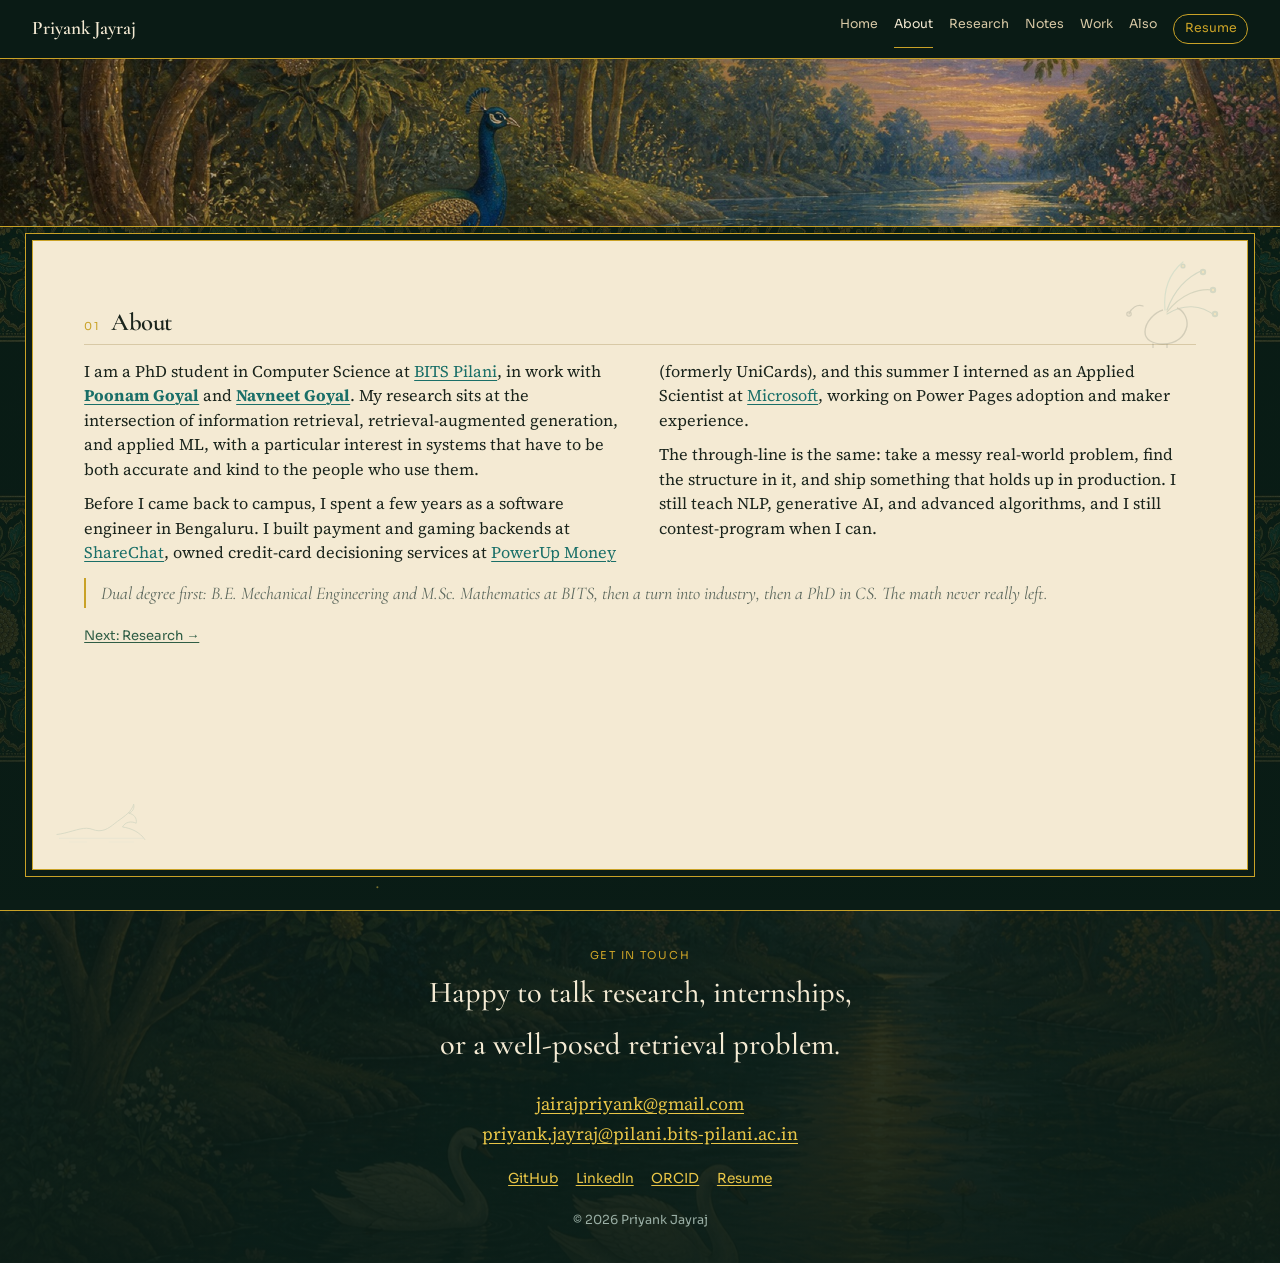
==== about.html @ 072e72dd "Turn the grove journal into a multi-page site with dusk-forest motion. About, research, notes, work," ====
<!DOCTYPE html>
<html lang="en">
<head>
  <meta charset="utf-8">
  <meta name="viewport" content="width=device-width, initial-scale=1">
  <title>About | Priyank Jayraj</title>
  <meta name="description" content="Priyank Jayraj is a PhD research scholar at BITS Pilani working on information retrieval, RAG, and applied machine learning, including culturally faithful generation for low-resource language communities.">
  <meta name="author" content="Priyank Jayraj">
  <link rel="canonical" href="https://skcpda.github.io/about.html">
  <link rel="icon" href="favicon.svg" type="image/svg+xml">
  <meta name="theme-color" content="#0b1c16">
  <meta property="og:type" content="website">
  <meta property="og:title" content="About | Priyank Jayraj">
  <meta property="og:description" content="PhD researcher at BITS Pilani. Retrieval, RAG, and applied ML for low-resource language communities. Previously Microsoft, ShareChat, and PowerUp Money.">
  <meta property="og:url" content="https://skcpda.github.io/about.html">
  <meta property="og:image" content="https://skcpda.github.io/assets/grove-banner.jpg">
  <meta name="twitter:card" content="summary_large_image">
  <link rel="preconnect" href="https://fonts.googleapis.com">
  <link rel="preconnect" href="https://fonts.gstatic.com" crossorigin>
  <link href="https://fonts.googleapis.com/css2?family=Cormorant+Garamond:ital,wght@0,500;0,600;0,700;1,500&family=Source+Serif+4:opsz,wght@8..60,400;8..60,500;8..60,600&family=Sora:wght@400;500;600&display=swap" rel="stylesheet">
  <link rel="stylesheet" href="styles.css?v=10">
</head>
<body>
  <canvas id="grove-dust" aria-hidden="true"></canvas>
  <a class="skip-link" href="#main">Skip to content</a>
  <header class="site-header">
    <div class="header-inner">
      <a class="brand" href="index.html">Priyank Jayraj</a>
      <button class="nav-toggle" type="button" aria-expanded="false" aria-controls="site-nav" aria-label="Open menu">
        <span></span><span></span>
      </button>
      <nav id="site-nav" class="nav-links" aria-label="Primary">
        <a href="index.html">Home</a><a class="is-active" href="about.html">About</a><a href="research.html">Research</a><a href="publications.html">Notes</a><a href="experience.html">Work</a><a href="also.html">Also</a><a class="nav-cta" href="assets/Priyank_Jayraj_Resume.pdf" target="_blank" rel="noopener">Resume</a>
      </nav>
    </div>
  </header>
  <figure class="hero hero--compact">
    <img src="assets/grove-banner.jpg" alt="A dusk forest grove with kadamba trees, a river, and a peacock on the bank." width="1920" height="1080">
  </figure>
  <main id="main" class="journal">
    <img class="grove-mark grove-mark--peacock" src="assets/peacock.svg" alt="">
    <img class="grove-mark grove-mark--swan" src="assets/swan.svg" alt="">
    <section class="entry">
      <header class="entry-head">
        <p class="idx">01</p>
        <h2>About</h2>
      </header>
      <div class="prose reveal">
      <p>
        I am a PhD student in Computer Science at
        <a href="https://www.bits-pilani.ac.in/pilani/" target="_blank" rel="noopener">BITS Pilani</a>,
        in work with
        <a href="https://www.bits-pilani.ac.in/pilani/poonam-goyal/" target="_blank" rel="noopener"><strong>Poonam Goyal</strong></a>
        and
        <a href="https://www.bits-pilani.ac.in/pilani/navneet-goyal/" target="_blank" rel="noopener"><strong>Navneet Goyal</strong></a>.
        My research sits at the intersection of information retrieval,
        retrieval-augmented generation, and applied ML, with a particular
        interest in systems that have to be both accurate and kind to the people who use them.
      </p>
      <p>
        Before I came back to campus, I spent a few years as a software engineer in Bengaluru.
        I built payment and gaming backends at
        <a href="https://sharechat.com/" target="_blank" rel="noopener">ShareChat</a>,
        owned credit-card decisioning services at
        <a href="https://powerup.money/" target="_blank" rel="noopener">PowerUp Money</a>
        (formerly UniCards), and this summer I interned as an Applied Scientist
        at <a href="https://www.microsoft.com/" target="_blank" rel="noopener">Microsoft</a>,
        working on Power Pages adoption and maker experience.
      </p>
      <p>
        The through-line is the same: take a messy real-world problem, find the structure in it,
        and ship something that holds up in production. I still teach NLP, generative AI, and
        advanced algorithms, and I still contest-program when I can.
      </p>
      <blockquote>
        Dual degree first: B.E. Mechanical Engineering and M.Sc. Mathematics at BITS,
        then a turn into industry, then a PhD in CS. The math never really left.
      </blockquote>
      </div>
      <p class="continue"><a href="research.html">Next: Research →</a></p>
    </section>
  </main>
  <footer class="site-footer" id="contact">
    <div class="footer-copy">
      <p class="kicker">Get in touch</p>
      <h2>Happy to talk research, internships, or a well-posed retrieval problem.</h2>
      <p>
        <a href="mailto:jairajpriyank@gmail.com">jairajpriyank@gmail.com</a><br>
        <a href="mailto:priyank.jayraj@pilani.bits-pilani.ac.in">priyank.jayraj@pilani.bits-pilani.ac.in</a>
      </p>
      <p class="footer-links">
        <a href="https://github.com/skcpda">GitHub</a>
        <a href="https://www.linkedin.com/in/priyank-jayraj-4380b4178/">LinkedIn</a>
        <a href="https://orcid.org/0009-0001-1670-1931">ORCID</a>
        <a href="assets/Priyank_Jayraj_Resume.pdf">Resume</a>
      </p>
      <p class="copyright">© <span id="year">2026</span> Priyank Jayraj</p>
    </div>
  </footer>
  <script src="script.js?v=10"></script>
</body>
</html>
---- styles.css ----
:root {
  --night: #0b1c16;
  --night-2: #10241c;
  --paper: #f4ead3;
  --ink: #1a241c;
  --muted: #5b675c;
  --line: #d8c9a6;
  --gold: #c9a227;
  --peacock: #1a6f68;
  --leaf: #2f5d45;
  --serif: "Source Serif 4", Georgia, serif;
  --display: "Cormorant Garamond", Palatino, serif;
  --ui: "Sora", "Avenir Next", sans-serif;
  --journal: 76rem;
  --header: 3.6rem;
}

*,
*::before,
*::after {
  box-sizing: border-box;
}

html {
  scroll-behavior: smooth;
}

body {
  margin: 0;
  color: var(--ink);
  background-color: var(--night);
  background-image:
    linear-gradient(rgba(11, 28, 22, 0.78), rgba(11, 28, 22, 0.88)),
    url("assets/vine-pattern.jpg");
  background-size: auto, 420px;
  background-attachment: fixed;
  font-family: var(--serif);
  font-size: 1.12rem;
  line-height: 1.7;
  overflow-x: hidden;
}

img {
  max-width: 100%;
  height: auto;
  display: block;
}

a {
  color: var(--peacock);
  text-underline-offset: 0.18em;
}

a:hover {
  color: var(--leaf);
}

.skip-link {
  position: absolute;
  left: 1rem;
  top: -4rem;
  z-index: 20;
  background: var(--gold);
  color: var(--night);
  padding: 0.6rem 0.9rem;
}

.skip-link:focus {
  top: 1rem;
}

.site-header {
  position: sticky;
  top: 0;
  z-index: 10;
  background: rgba(11, 28, 22, 0.94);
  border-bottom: 1px solid var(--gold);
}

.header-inner {
  width: min(var(--journal), calc(100% - 2rem));
  margin: 0 auto;
  min-height: var(--header);
  display: flex;
  align-items: center;
  justify-content: space-between;
  gap: 0.75rem 1rem;
  flex-wrap: wrap;
  padding: 0.45rem 0;
}

.brand {
  color: #f4ead3;
  text-decoration: none;
  font-family: var(--display);
  font-size: 1.2rem;
  font-weight: 600;
}

.nav-links {
  display: flex;
  flex-wrap: wrap;
  justify-content: flex-end;
  gap: 0.35rem 1rem;
  font-family: var(--ui);
  font-size: 0.78rem;
}

.nav-links a {
  color: #d8c9a6;
  text-decoration: none;
}

.nav-links a:hover,
.nav-links a.is-active {
  color: #f4ead3;
}

.nav-cta {
  border: 1px solid var(--gold);
  color: var(--gold) !important;
  padding: 0.22rem 0.65rem;
  border-radius: 999px;
}

.nav-toggle {
  display: none;
  width: 2.3rem;
  height: 2.3rem;
  border: 0;
  background: transparent;
  padding: 0;
}

.nav-toggle span {
  display: block;
  height: 1.5px;
  margin: 6px 4px;
  background: #f4ead3;
}

.hero {
  margin: 0;
  height: min(48vw, 340px);
  overflow: hidden;
  border-bottom: 1px solid var(--gold);
}

.hero img {
  width: 100%;
  height: 100%;
  object-fit: cover;
  object-position: 42% 60%;
}

.journal {
  width: min(var(--journal), calc(100% - 1.4rem));
  margin: 0.85rem auto 2.5rem;
  padding: 2.6rem 3.2rem 3rem;
  min-height: 70vh;
  background: var(--paper);
  border: 1px solid var(--gold);
  box-shadow: 0 0 0 6px var(--night), 0 0 0 7px var(--gold);
  font-size: 1.02rem;
  line-height: 1.5;
}

.masthead {
  display: grid;
  grid-template-columns: auto minmax(0, 1fr);
  column-gap: 2.2rem;
  row-gap: 0.45rem;
  align-items: start;
  padding-bottom: 1.8rem;
  margin-bottom: 0.4rem;
  border-bottom: 1px solid var(--gold);
}

.author {
  display: flex;
  align-items: center;
  gap: 1.15rem;
  grid-row: 1 / 4;
  margin: 0;
}

.lede {
  margin: 0;
  font-size: 1.06rem;
  line-height: 1.55;
}

.byline {
  margin: 0;
  color: var(--muted);
  font-family: var(--ui);
  font-size: 0.78rem;
}

.masthead-links {
  display: flex;
  flex-wrap: wrap;
  gap: 0.45rem 0.55rem;
  margin: 0;
  font-family: var(--ui);
  font-size: 0.78rem;
}

.pfp-frame {
  display: grid;
  place-items: center;
  width: 112px;
  height: 112px;
  flex: 0 0 auto;
  padding: 3px;
  background: var(--paper);
  border: 1px solid var(--gold);
}

.pfp {
  width: 100%;
  height: 100%;
  object-fit: contain;
  object-position: center;
}

.kicker {
  margin: 0 0 0.15rem;
  font-family: var(--ui);
  font-size: 0.68rem;
  letter-spacing: 0.16em;
  text-transform: uppercase;
  color: var(--peacock);
}

.masthead h1 {
  margin: 0;
  font-family: var(--display);
  font-size: clamp(1.9rem, 5vw, 2.55rem);
  font-weight: 600;
  line-height: 1.1;
}

.role {
  margin: 0.15rem 0 0;
  color: var(--muted);
  font-family: var(--ui);
  font-size: 0.8rem;
}

.masthead-links a {
  text-decoration: none;
  border: 1px solid var(--line);
  padding: 0.22rem 0.55rem;
  background: #fbf6e8;
}

.entry {
  padding: 1.6rem 0 0.2rem;
  overflow: hidden;
  scroll-margin-top: 5rem;
}

.entry + .entry {
  margin-top: 0.6rem;
  border-top: 0;
}

.entry-head {
  display: flex;
  align-items: baseline;
  gap: 0.7rem;
  margin: 0 0 0.85rem;
  padding-bottom: 0.45rem;
  border-bottom: 1px solid var(--line);
}

.idx {
  margin: 0;
  font-family: var(--ui);
  font-size: 0.68rem;
  letter-spacing: 0.14em;
  text-transform: uppercase;
  color: var(--gold);
  flex: 0 0 auto;
}

.entry h2 {
  margin: 0;
  font-family: var(--display);
  font-size: 1.55rem;
  font-weight: 600;
  letter-spacing: -0.02em;
  line-height: 1.15;
}

.prose {
  columns: 2;
  column-gap: 2.4rem;
}

.prose p {
  margin: 0 0 0.65rem;
}

.dek {
  margin: 0 0 1rem;
  color: var(--muted);
  font-style: italic;
  font-size: 0.98rem;
}

blockquote {
  margin: 0.85rem 0 0;
  padding: 0.15rem 0 0.15rem 0.9rem;
  border-left: 2px solid var(--gold);
  color: var(--muted);
  font-family: var(--display);
  font-size: 1.12rem;
  font-style: italic;
  line-height: 1.4;
  column-span: all;
}

.note-grid {
  display: grid;
  grid-template-columns: repeat(3, minmax(0, 1fr));
  gap: 0.85rem;
}

.also-grid {
  display: grid;
  grid-template-columns: 1fr 1fr;
  gap: 0.85rem;
}

.note {
  margin: 0;
  padding: 0.9rem 0.95rem 1rem;
  background: #fbf6e8;
  border: 1px solid var(--line);
}

.note p,
.note li {
  margin: 0 0 0.45rem;
  font-size: 0.94rem;
}

.note p:last-child,
.note li:last-child {
  margin-bottom: 0;
}

.note-kicker {
  margin: 0 0 0.3rem;
  font-family: var(--ui);
  font-size: 0.68rem;
  letter-spacing: 0.12em;
  text-transform: uppercase;
  color: var(--leaf);
}

.facts {
  margin: 0.55rem 0 0.4rem;
  padding: 0.35rem 0.5rem;
  background: rgba(26, 111, 104, 0.08);
  font-family: var(--ui);
  font-size: 0.74rem;
  line-height: 1.4;
  color: var(--leaf);
}

.note h3,
.job h3,
.pubs h3 {
  margin: 0 0 0.3rem;
  font-family: var(--display);
  font-size: 1.22rem;
  font-weight: 600;
  line-height: 1.2;
}

.note ul,
.job ul {
  margin: 0;
  padding-left: 1.05rem;
}

.icpc {
  display: grid;
  grid-template-columns: 1fr 1fr;
  gap: 0.15rem 0.8rem;
  font-size: 0.86rem;
}

.job {
  display: grid;
  grid-template-columns: 15.5rem minmax(0, 1fr);
  gap: 0.4rem 1.4rem;
  margin: 0;
  padding: 1rem 0;
  border-top: 1px solid var(--line);
}

.job:first-of-type {
  margin-top: 0.2rem;
}

.job h3 {
  font-size: 1.28rem;
  margin: 0 0 0.2rem;
}

.job header p {
  margin: 0;
  color: var(--muted);
  font-family: var(--ui);
  font-size: 0.75rem;
  line-height: 1.4;
}

.job li {
  margin: 0 0 0.35rem;
  font-size: 0.95rem;
}

.job li:last-child {
  margin-bottom: 0;
}

.pubs {
  list-style: none;
  margin: 0;
  padding: 0;
}

.pubs li {
  margin: 0;
  padding: 0.85rem 0;
  border-top: 1px solid var(--line);
}

.pubs li:first-child {
  border-top: 0;
  padding-top: 0.15rem;
}

.pub-venue {
  display: inline-block;
  margin: 0 0 0.25rem;
  padding: 0.12rem 0.45rem;
  border: 1px solid var(--gold);
  font-family: var(--ui);
  font-size: 0.68rem;
  letter-spacing: 0.06em;
  text-transform: uppercase;
  color: var(--leaf);
}

.pubs h3 {
  font-size: 1.12rem;
}

.pub-authors,
.pub-place {
  margin: 0.15rem 0 0;
  font-family: var(--ui);
  font-size: 0.78rem;
  color: var(--muted);
}

.site-footer {
  margin: 0;
  color: #f4ead3;
  text-align: center;
  background-image:
    linear-gradient(rgba(11, 28, 22, 0.82), rgba(11, 28, 22, 0.94)),
    url("assets/swans.jpg");
  background-size: cover;
  background-position: center 60%;
  border-top: 1px solid var(--gold);
}

.footer-copy {
  width: min(var(--journal), calc(100% - 2rem));
  margin: 0 auto;
  padding: 2.2rem 0 2rem;
}

.site-footer .kicker {
  color: var(--gold);
}

.site-footer h2 {
  margin: 0 auto 0.9rem;
  max-width: 28rem;
  font-family: var(--display);
  font-weight: 500;
  font-size: clamp(1.4rem, 3vw, 1.9rem);
}

.site-footer a {
  color: #e8c547;
}

.footer-links {
  display: flex;
  justify-content: center;
  flex-wrap: wrap;
  gap: 0.7rem 1.1rem;
  font-family: var(--ui);
  font-size: 0.86rem;
}

.copyright {
  margin: 1.2rem 0 0;
  color: #9bb0a6;
  font-family: var(--ui);
  font-size: 0.78rem;
}

@media (max-width: 840px) {
  .nav-toggle {
    display: block;
  }

  .nav-links {
    display: none;
    position: static;
    width: 100%;
    flex-direction: column;
    align-items: flex-start;
    padding: 0.15rem 0 0.35rem;
    gap: 0.55rem;
  }

  .nav-links.is-open {
    display: flex;
  }

  .journal {
    padding: 1.3rem 1.05rem 1.7rem;
  }

  .hero {
    height: 200px;
  }

  .masthead,
  .note-grid,
  .also-grid,
  .job,
  .icpc,
  .prose {
    grid-template-columns: 1fr;
    columns: 1;
  }

  .author {
    grid-row: auto;
  }

  .pfp-frame {
    width: 88px;
    height: 88px;
  }
}

#grove-dust {
  position: fixed;
  inset: 0;
  z-index: 0;
  width: 100%;
  height: 100%;
  pointer-events: none;
}

.site-header,
.hero,
.journal,
.site-footer {
  position: relative;
  z-index: 1;
}

.site-header {
  z-index: 10;
}

.hero img {
  animation: kenburns 28s ease-in-out infinite alternate;
}

.hero--compact {
  height: min(28vw, 168px);
}

.journal {
  animation: journal-open 0.85s cubic-bezier(0.22, 1, 0.36, 1);
}

.grove-mark {
  position: absolute;
  width: 7.5rem;
  opacity: 0.14;
  pointer-events: none;
  animation: sway 7s ease-in-out infinite;
}

.grove-mark--peacock {
  top: 1.2rem;
  right: 1.4rem;
}

.grove-mark--swan {
  bottom: 1.4rem;
  left: 1.2rem;
  width: 6.2rem;
  animation-delay: -2.4s;
}

.journal {
  position: relative;
}

.nav-links a {
  position: relative;
  transition: color 0.2s ease;
}

.nav-links a::after {
  content: "";
  position: absolute;
  left: 0;
  bottom: -0.28rem;
  width: 100%;
  height: 1px;
  background: var(--gold);
  transform: scaleX(0);
  transform-origin: left;
  transition: transform 0.25s ease;
}

.nav-links a:hover::after,
.nav-links a.is-active::after {
  transform: scaleX(1);
}

.nav-cta::after {
  display: none;
}

.nav-cta {
  transition: background 0.2s ease, color 0.2s ease, box-shadow 0.2s ease;
}

.nav-cta:hover {
  background: var(--gold);
  color: var(--night) !important;
  box-shadow: 0 0 16px rgba(201, 162, 39, 0.35);
}

.pfp-frame {
  animation: glow-ring 4.8s ease-in-out infinite;
}

.masthead-links a {
  transition: border-color 0.2s ease, transform 0.2s ease, background 0.2s ease;
}

.masthead-links a:hover {
  border-color: var(--gold);
  transform: translateY(-2px);
  background: #fff8e6;
}

.note,
.job,
.pubs li,
.pub-card {
  transition: transform 0.25s ease, border-color 0.25s ease, box-shadow 0.25s ease;
}

.note:hover,
.pub-card:hover {
  transform: translateY(-4px);
  border-color: var(--gold);
  box-shadow: 0 10px 24px rgba(11, 28, 22, 0.1);
}

.continue {
  margin: 1.1rem 0 0;
  font-family: var(--ui);
  font-size: 0.82rem;
}

.continue a {
  color: var(--leaf);
}

.chapter-grid {
  display: grid;
  grid-template-columns: repeat(3, minmax(0, 1fr));
  gap: 0.85rem;
  margin-top: 0.4rem;
}

.chapter {
  display: block;
  padding: 1rem 1rem 1.05rem;
  color: inherit;
  text-decoration: none;
  background: #fbf6e8;
  border: 1px solid var(--line);
  transition: transform 0.25s ease, border-color 0.25s ease, box-shadow 0.25s ease;
}

.chapter:hover {
  color: inherit;
  transform: translateY(-4px);
  border-color: var(--gold);
  box-shadow: 0 10px 24px rgba(11, 28, 22, 0.1);
}

.chapter .idx {
  margin-bottom: 0.35rem;
}

.chapter h3 {
  margin: 0 0 0.35rem;
  font-family: var(--display);
  font-size: 1.28rem;
}

.chapter p {
  margin: 0;
  color: var(--muted);
  font-size: 0.92rem;
}

.pub-card {
  margin: 0 0 0.9rem;
  padding: 1rem 1.05rem 1.05rem;
  background: #fbf6e8;
  border: 1px solid var(--line);
}

.pub-card h3 {
  margin: 0.35rem 0 0.35rem;
  font-family: var(--display);
  font-size: 1.18rem;
  line-height: 1.25;
}

.pub-card h3 a {
  color: inherit;
  text-decoration: none;
}

.pub-card h3 a:hover {
  color: var(--peacock);
}

.btn-row {
  display: flex;
  flex-wrap: wrap;
  gap: 0.45rem;
  margin-top: 0.7rem;
}

.btn {
  display: inline-flex;
  align-items: center;
  padding: 0.22rem 0.6rem;
  border: 1px solid var(--gold);
  color: var(--leaf);
  font-family: var(--ui);
  font-size: 0.72rem;
  letter-spacing: 0.04em;
  text-decoration: none;
  background: rgba(201, 162, 39, 0.08);
  transition: background 0.2s ease, color 0.2s ease;
}

.btn:hover {
  background: var(--gold);
  color: var(--night);
}

.reveal {
  opacity: 0;
  transform: translateY(18px);
}

.reveal.is-in {
  animation: rise 0.7s cubic-bezier(0.22, 1, 0.36, 1) forwards;
}

.reveal-2 { animation-delay: 0.08s; }
.reveal-3 { animation-delay: 0.16s; }
.reveal-4 { animation-delay: 0.24s; }

@keyframes kenburns {
  from { transform: scale(1) translate3d(0, 0, 0); }
  to { transform: scale(1.08) translate3d(-1.4%, -1.2%, 0); }
}

@keyframes journal-open {
  from {
    opacity: 0;
    transform: translateY(22px) scale(0.985);
  }
  to {
    opacity: 1;
    transform: none;
  }
}

@keyframes sway {
  0%, 100% { transform: rotate(-3deg) translateY(0); }
  50% { transform: rotate(4deg) translateY(-6px); }
}

@keyframes glow-ring {
  0%, 100% { box-shadow: 0 0 0 0 rgba(201, 162, 39, 0.18); }
  50% { box-shadow: 0 0 0 6px rgba(201, 162, 39, 0); }
}

@keyframes rise {
  to {
    opacity: 1;
    transform: none;
  }
}

@media (max-width: 840px) {
  .chapter-grid {
    grid-template-columns: 1fr;
  }

  .grove-mark {
    display: none;
  }

  .hero--compact {
    height: 120px;
  }
}

@media (prefers-reduced-motion: reduce) {
  html {
    scroll-behavior: auto;
  }

  body {
    background-attachment: scroll;
  }

  .hero img,
  .journal,
  .grove-mark,
  .pfp-frame,
  .reveal,
  .reveal.is-in {
    animation: none !important;
    opacity: 1;
    transform: none;
  }

  .note:hover,
  .pub-card:hover,
  .chapter:hover,
  .masthead-links a:hover {
    transform: none;
  }
}
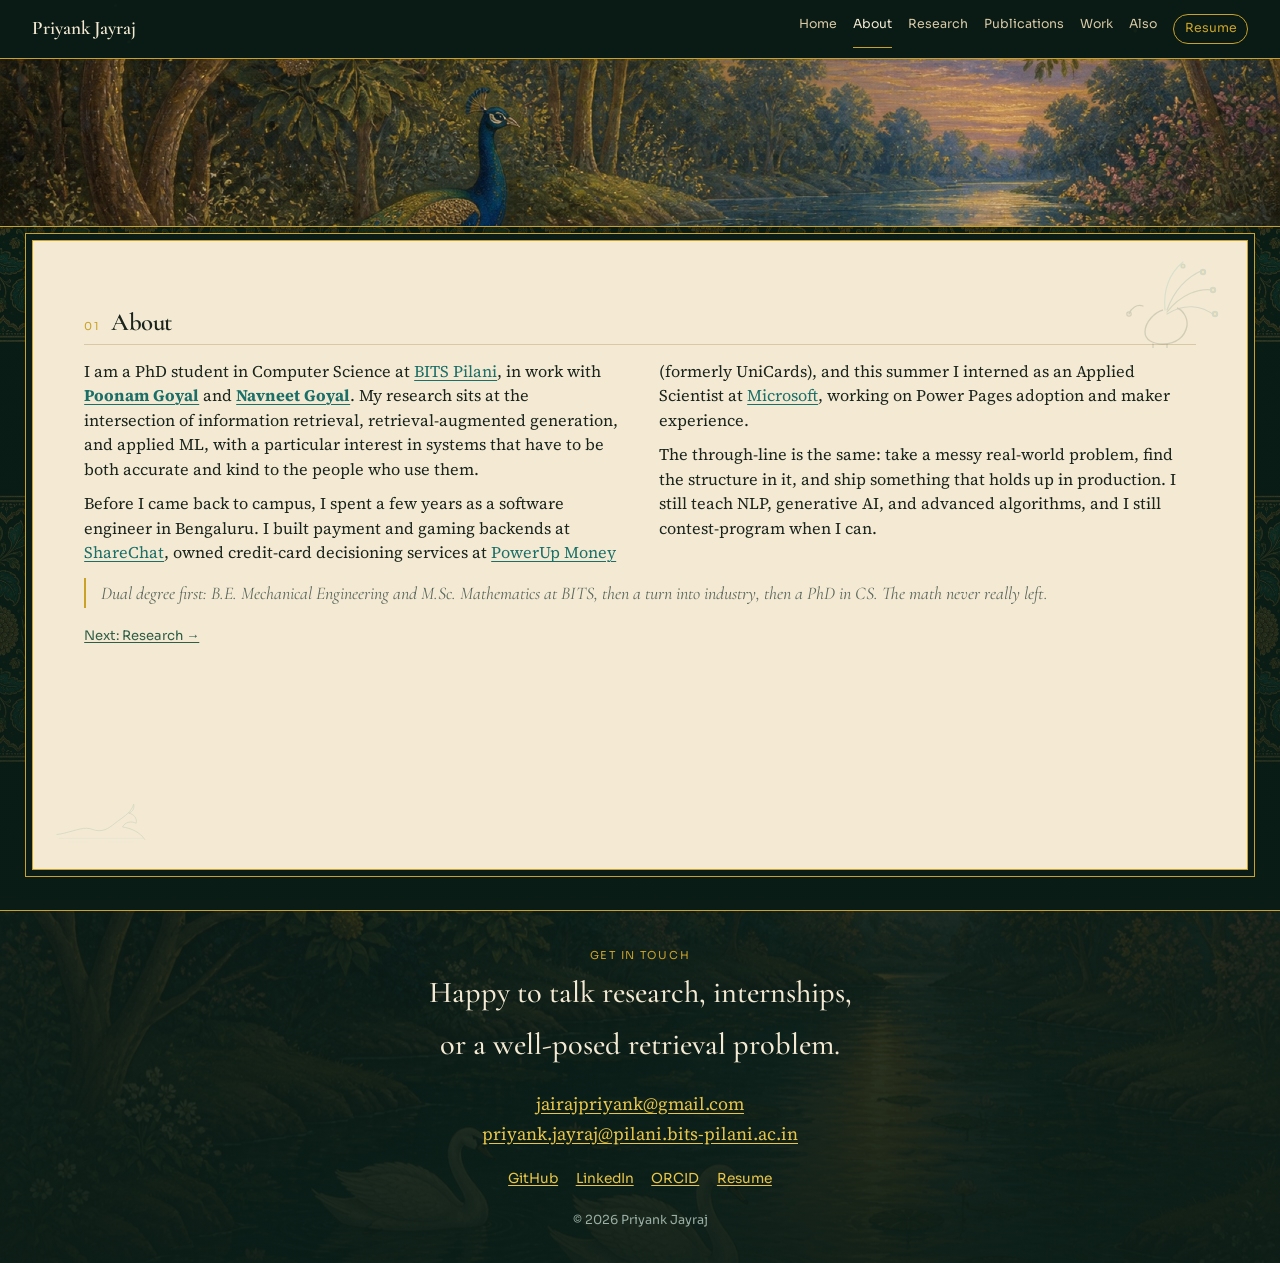
==== commit 597a9df3: "Rename Notes to Publications and link CTU-FlowRAG to the poster repo. Nav labels, page titles, and C" ====
--- a/about.html
+++ b/about.html
@@ -30,7 +30,7 @@
         <span></span><span></span>
       </button>
       <nav id="site-nav" class="nav-links" aria-label="Primary">
-        <a href="index.html">Home</a><a class="is-active" href="about.html">About</a><a href="research.html">Research</a><a href="publications.html">Notes</a><a href="experience.html">Work</a><a href="also.html">Also</a><a class="nav-cta" href="assets/Priyank_Jayraj_Resume.pdf" target="_blank" rel="noopener">Resume</a>
+        <a href="index.html">Home</a><a class="is-active" href="about.html">About</a><a href="research.html">Research</a><a href="publications.html">Publications</a><a href="experience.html">Work</a><a href="also.html">Also</a><a class="nav-cta" href="assets/Priyank_Jayraj_Resume.pdf" target="_blank" rel="noopener">Resume</a>
       </nav>
     </div>
   </header>
--- a/styles.css
+++ b/styles.css
@@ -77,6 +77,25 @@
   border-bottom: 1px solid var(--gold);
 }
 
+.is-home .site-header {
+  position: absolute;
+  left: 0;
+  right: 0;
+  background: linear-gradient(to bottom, rgba(11, 28, 22, 0.62), rgba(11, 28, 22, 0));
+  border-bottom: 0;
+}
+
+.is-home .site-header.is-scrolled,
+.is-home .site-header:has(.nav-links.is-open) {
+  position: fixed;
+  background: rgba(11, 28, 22, 0.94);
+  border-bottom: 1px solid var(--gold);
+}
+
+.is-home .cover {
+  min-height: 100svh;
+}
+
 .header-inner {
   width: min(var(--journal), calc(100% - 2rem));
   margin: 0 auto;
@@ -139,6 +158,94 @@
   background: #f4ead3;
 }
 
+.cover {
+  position: relative;
+  z-index: 1;
+  min-height: calc(100svh - var(--header));
+  overflow: hidden;
+  border-bottom: 1px solid var(--gold);
+}
+
+.cover-art {
+  position: absolute;
+  inset: 0;
+  width: 100%;
+  height: 100%;
+  object-fit: cover;
+  object-position: 36% 48%;
+  animation: kenburns 32s ease-in-out infinite alternate;
+}
+
+.cover-shade {
+  position: absolute;
+  inset: 0;
+  background:
+    linear-gradient(100deg, rgba(8, 16, 12, 0.08) 0%, rgba(8, 16, 12, 0.12) 36%, rgba(8, 16, 12, 0.62) 64%, rgba(8, 16, 12, 0.78) 100%),
+    linear-gradient(to top, rgba(8, 16, 12, 0.72) 0%, rgba(8, 16, 12, 0.18) 42%, transparent 62%);
+}
+
+.cover-copy {
+  position: absolute;
+  right: max(1.4rem, calc((100% - var(--journal)) / 2));
+  bottom: 9%;
+  display: grid;
+  grid-template-columns: auto minmax(0, 34rem);
+  gap: 1.2rem 1.4rem;
+  align-items: end;
+  max-width: min(46rem, calc(100% - 2.4rem));
+  color: #f4ead3;
+}
+
+.cover-pfp {
+  width: 108px;
+  height: 108px;
+  background: rgba(11, 28, 22, 0.35);
+  box-shadow: 0 0 0 1px var(--gold), 0 10px 28px rgba(0, 0, 0, 0.35);
+}
+
+.cover .kicker {
+  color: var(--gold);
+}
+
+.cover h1 {
+  margin: 0;
+  font-family: var(--display);
+  font-size: clamp(2.6rem, 7vw, 4.4rem);
+  font-weight: 600;
+  line-height: 0.95;
+  color: #f7efe0;
+  text-shadow: 0 2px 24px rgba(8, 16, 12, 0.45);
+}
+
+.cover .role,
+.cover .byline {
+  color: #d8c9a6;
+}
+
+.cover .lede {
+  margin: 0.85rem 0 0.7rem;
+  max-width: 34rem;
+  color: #efe6d2;
+  font-size: 1.12rem;
+  line-height: 1.5;
+}
+
+.cover .masthead-links a {
+  color: #f4ead3;
+  border-color: rgba(201, 162, 39, 0.7);
+  background: rgba(11, 28, 22, 0.38);
+}
+
+.cover .masthead-links a:hover {
+  background: rgba(201, 162, 39, 0.18);
+  border-color: var(--gold);
+}
+
+.journal--home {
+  min-height: 0;
+  margin-top: 1.4rem;
+}
+
 .hero {
   margin: 0;
   height: min(48vw, 340px);
@@ -371,6 +478,15 @@
   color: var(--leaf);
 }
 
+.note h3 a {
+  color: inherit;
+  text-decoration: none;
+}
+
+.note h3 a:hover {
+  color: var(--peacock);
+}
+
 .note h3,
 .job h3,
 .pubs h3 {
@@ -545,6 +661,32 @@
 
   .hero {
     height: 200px;
+  }
+
+  .cover {
+    min-height: 100svh;
+  }
+
+  .cover-copy {
+    left: 1rem;
+    right: 1rem;
+    bottom: 1.25rem;
+    grid-template-columns: 1fr;
+    max-width: none;
+  }
+
+  .cover-pfp {
+    width: 84px;
+    height: 84px;
+  }
+
+  .cover .lede {
+    font-size: 1rem;
+  }
+
+  .cover-shade {
+    background:
+      linear-gradient(to top, rgba(8, 16, 12, 0.88) 0%, rgba(8, 16, 12, 0.45) 46%, rgba(8, 16, 12, 0.18) 100%);
   }
 
   .masthead,
@@ -858,6 +1000,7 @@
   }
 
   .hero img,
+  .cover-art,
   .journal,
   .grove-mark,
   .pfp-frame,
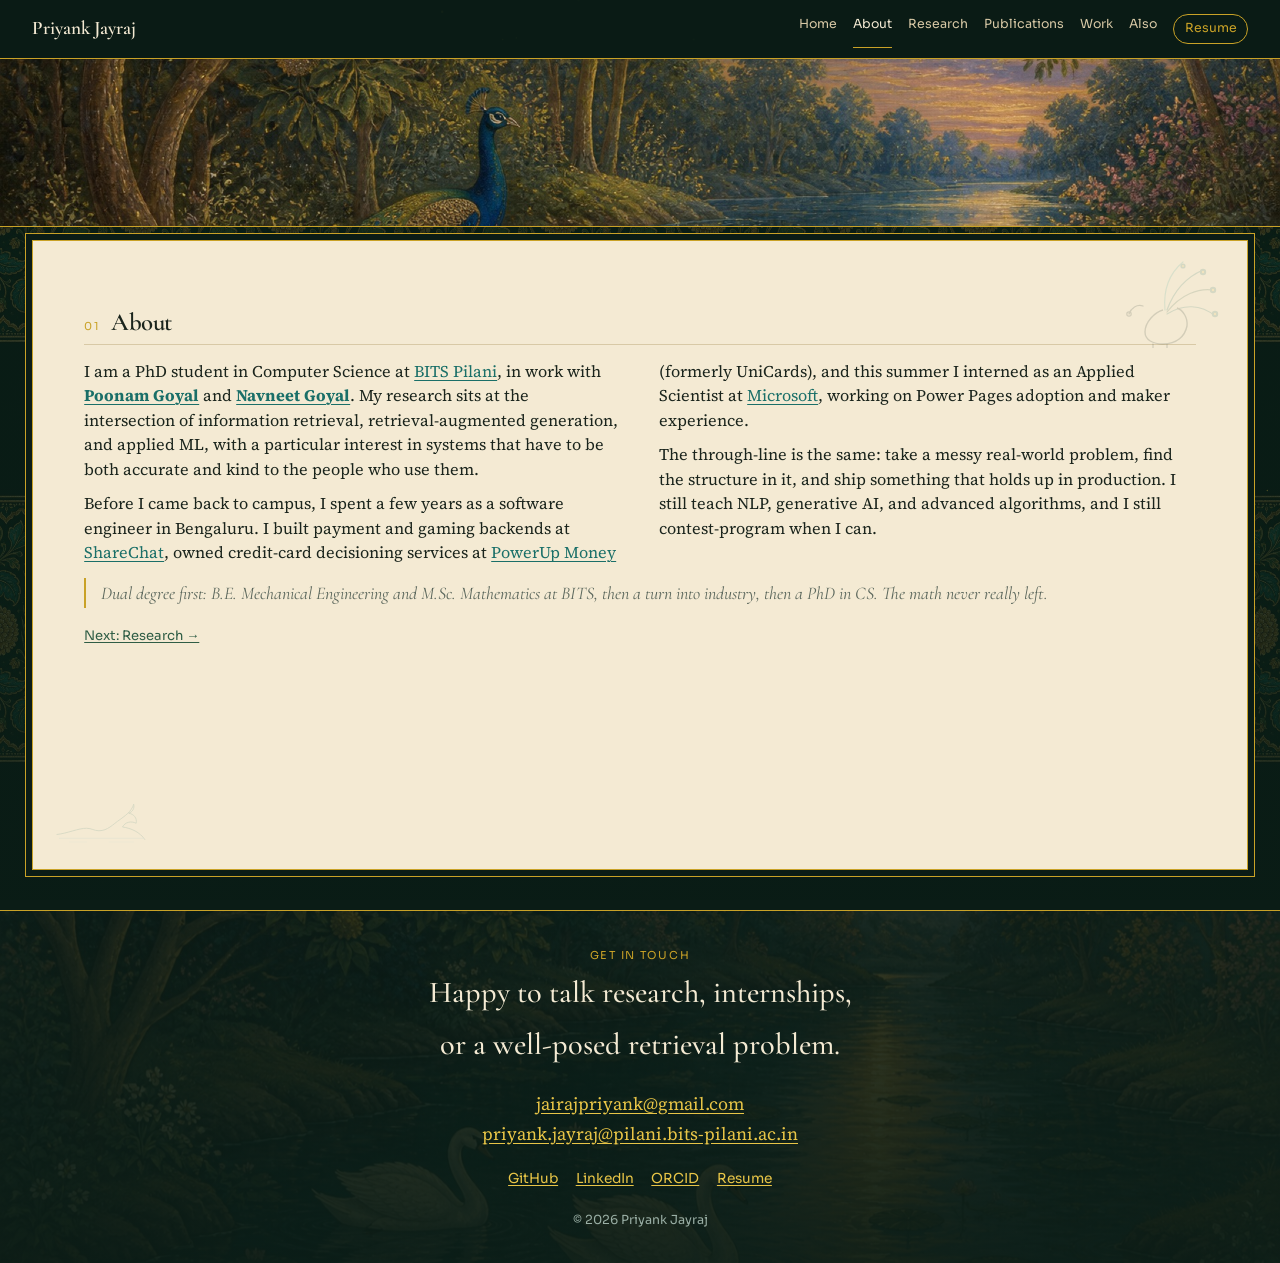
==== commit 8b788e31: "Align research and publications with the Google Scholar profile. Co-authored-by: Cursor <cursoragent" ====
--- a/about.html
+++ b/about.html
@@ -4,14 +4,14 @@
   <meta charset="utf-8">
   <meta name="viewport" content="width=device-width, initial-scale=1">
   <title>About | Priyank Jayraj</title>
-  <meta name="description" content="Priyank Jayraj is a PhD research scholar at BITS Pilani working on information retrieval, RAG, and applied machine learning, including culturally faithful generation for low-resource language communities.">
+  <meta name="description" content="Priyank Jayraj is a PhD research scholar at BITS Pilani working on information retrieval and applied machine learning: long-document retrieval, exact unlearning, and latency-budgeted retriever selection.">
   <meta name="author" content="Priyank Jayraj">
   <link rel="canonical" href="https://skcpda.github.io/about.html">
   <link rel="icon" href="favicon.svg" type="image/svg+xml">
   <meta name="theme-color" content="#0b1c16">
   <meta property="og:type" content="website">
   <meta property="og:title" content="About | Priyank Jayraj">
-  <meta property="og:description" content="PhD researcher at BITS Pilani. Retrieval, RAG, and applied ML for low-resource language communities. Previously Microsoft, ShareChat, and PowerUp Money.">
+  <meta property="og:description" content="PhD researcher at BITS Pilani. Long-document retrieval, exact unlearning, and latency-budgeted retriever selection. Previously Microsoft, ShareChat, and PowerUp Money.">
   <meta property="og:url" content="https://skcpda.github.io/about.html">
   <meta property="og:image" content="https://skcpda.github.io/assets/grove-banner.jpg">
   <meta name="twitter:card" content="summary_large_image">
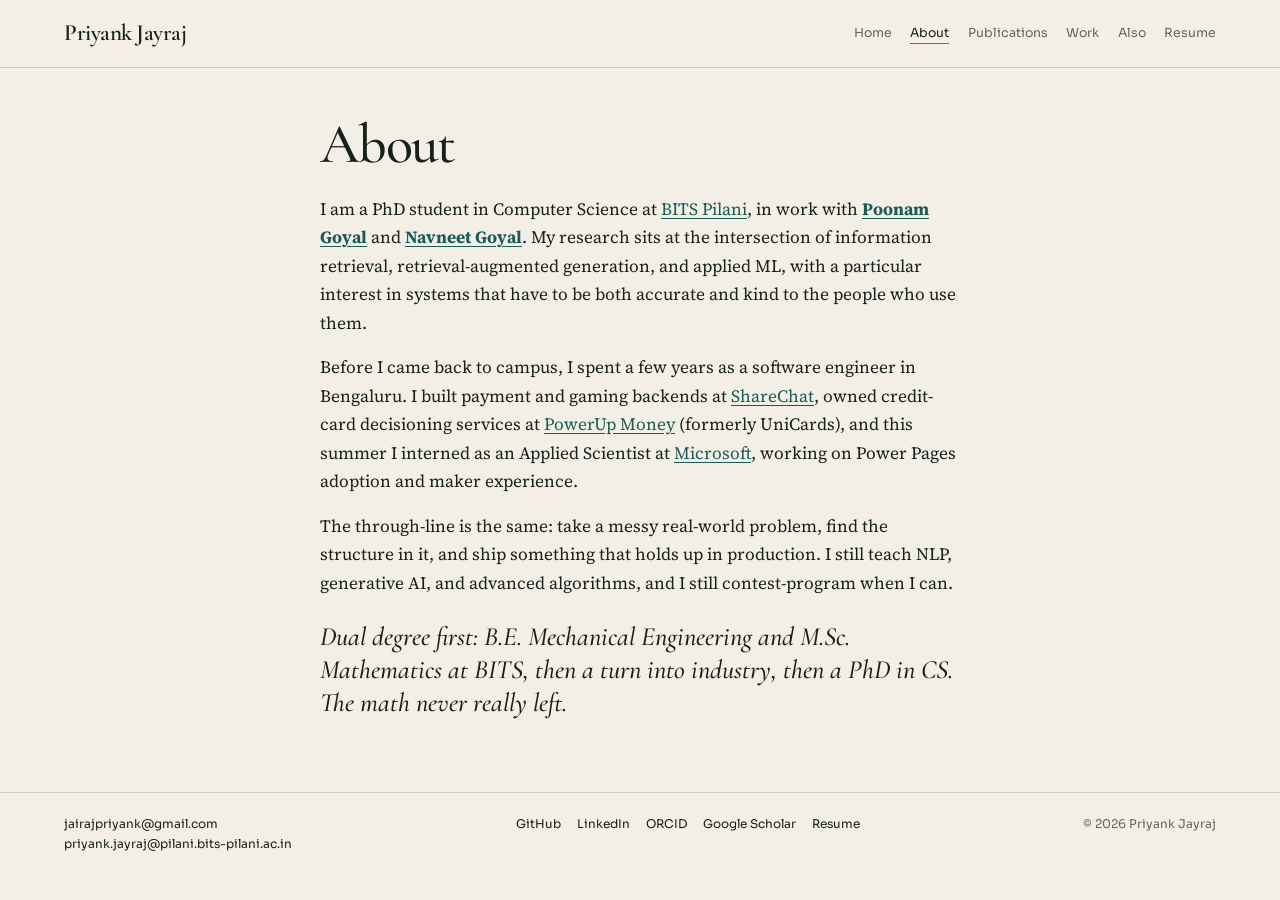
==== commit 4653933d: "Redesign the site and remove the Research tab. Co-authored-by: Cursor <cursoragent@cursor.com>" ====
--- a/about.html
+++ b/about.html
@@ -8,7 +8,7 @@
   <meta name="author" content="Priyank Jayraj">
   <link rel="canonical" href="https://skcpda.github.io/about.html">
   <link rel="icon" href="favicon.svg" type="image/svg+xml">
-  <meta name="theme-color" content="#0b1c16">
+  <meta name="theme-color" content="#f3efe6">
   <meta property="og:type" content="website">
   <meta property="og:title" content="About | Priyank Jayraj">
   <meta property="og:description" content="PhD researcher at BITS Pilani. Long-document retrieval, exact unlearning, and latency-budgeted retriever selection. Previously Microsoft, ShareChat, and PowerUp Money.">
@@ -18,10 +18,9 @@
   <link rel="preconnect" href="https://fonts.googleapis.com">
   <link rel="preconnect" href="https://fonts.gstatic.com" crossorigin>
   <link href="https://fonts.googleapis.com/css2?family=Cormorant+Garamond:ital,wght@0,500;0,600;0,700;1,500&family=Source+Serif+4:opsz,wght@8..60,400;8..60,500;8..60,600&family=Sora:wght@400;500;600&display=swap" rel="stylesheet">
-  <link rel="stylesheet" href="styles.css?v=10">
+  <link rel="stylesheet" href="styles.css?v=12">
 </head>
 <body>
-  <canvas id="grove-dust" aria-hidden="true"></canvas>
   <a class="skip-link" href="#main">Skip to content</a>
   <header class="site-header">
     <div class="header-inner">
@@ -30,22 +29,20 @@
         <span></span><span></span>
       </button>
       <nav id="site-nav" class="nav-links" aria-label="Primary">
-        <a href="index.html">Home</a><a class="is-active" href="about.html">About</a><a href="research.html">Research</a><a href="publications.html">Publications</a><a href="experience.html">Work</a><a href="also.html">Also</a><a class="nav-cta" href="assets/Priyank_Jayraj_Resume.pdf" target="_blank" rel="noopener">Resume</a>
+        <a href="index.html">Home</a>
+        <a class="is-active" href="about.html">About</a>
+        <a href="publications.html">Publications</a>
+        <a href="experience.html">Work</a>
+        <a href="also.html">Also</a>
+        <a href="assets/Priyank_Jayraj_Resume.pdf" target="_blank" rel="noopener">Resume</a>
       </nav>
     </div>
   </header>
-  <figure class="hero hero--compact">
-    <img src="assets/grove-banner.jpg" alt="A dusk forest grove with kadamba trees, a river, and a peacock on the bank." width="1920" height="1080">
-  </figure>
-  <main id="main" class="journal">
-    <img class="grove-mark grove-mark--peacock" src="assets/peacock.svg" alt="">
-    <img class="grove-mark grove-mark--swan" src="assets/swan.svg" alt="">
-    <section class="entry">
-      <header class="entry-head">
-        <p class="idx">01</p>
-        <h2>About</h2>
-      </header>
-      <div class="prose reveal">
+  <main id="main" class="page page--narrow">
+    <header class="section-head">
+      <h1>About</h1>
+    </header>
+    <div class="prose">
       <p>
         I am a PhD student in Computer Science at
         <a href="https://www.bits-pilani.ac.in/pilani/" target="_blank" rel="noopener">BITS Pilani</a>,
@@ -76,14 +73,10 @@
         Dual degree first: B.E. Mechanical Engineering and M.Sc. Mathematics at BITS,
         then a turn into industry, then a PhD in CS. The math never really left.
       </blockquote>
-      </div>
-      <p class="continue"><a href="research.html">Next: Research →</a></p>
-    </section>
+    </div>
   </main>
-  <footer class="site-footer" id="contact">
-    <div class="footer-copy">
-      <p class="kicker">Get in touch</p>
-      <h2>Happy to talk research, internships, or a well-posed retrieval problem.</h2>
+  <footer class="site-footer">
+    <div class="footer-inner">
       <p>
         <a href="mailto:jairajpriyank@gmail.com">jairajpriyank@gmail.com</a><br>
         <a href="mailto:priyank.jayraj@pilani.bits-pilani.ac.in">priyank.jayraj@pilani.bits-pilani.ac.in</a>
@@ -92,11 +85,12 @@
         <a href="https://github.com/skcpda">GitHub</a>
         <a href="https://www.linkedin.com/in/priyank-jayraj-4380b4178/">LinkedIn</a>
         <a href="https://orcid.org/0009-0001-1670-1931">ORCID</a>
+        <a href="https://scholar.google.com/citations?user=9L6XpCAAAAAJ&amp;hl=en" target="_blank" rel="noopener">Google Scholar</a>
         <a href="assets/Priyank_Jayraj_Resume.pdf">Resume</a>
       </p>
-      <p class="copyright">© <span id="year">2026</span> Priyank Jayraj</p>
+      <p>© <span id="year">2026</span> Priyank Jayraj</p>
     </div>
   </footer>
-  <script src="script.js?v=10"></script>
+  <script src="script.js?v=12"></script>
 </body>
 </html>
--- a/styles.css
+++ b/styles.css
@@ -1,18 +1,16 @@
 :root {
-  --night: #0b1c16;
-  --night-2: #10241c;
-  --paper: #f4ead3;
-  --ink: #1a241c;
-  --muted: #5b675c;
-  --line: #d8c9a6;
-  --gold: #c9a227;
-  --peacock: #1a6f68;
-  --leaf: #2f5d45;
+  --ink: #17211c;
+  --muted: #5e675f;
+  --paper: #f3efe6;
+  --paper-2: #e7e0d2;
+  --line: #d5ccbb;
+  --teal: #1a5c54;
+  --gold: #8d6a24;
   --serif: "Source Serif 4", Georgia, serif;
-  --display: "Cormorant Garamond", Palatino, serif;
+  --display: "Cormorant Garamond", "Palatino Linotype", Palatino, serif;
   --ui: "Sora", "Avenir Next", sans-serif;
-  --journal: 76rem;
-  --header: 3.6rem;
+  --page: 72rem;
+  --header: 4.2rem;
 }
 
 *,
@@ -28,16 +26,10 @@
 body {
   margin: 0;
   color: var(--ink);
-  background-color: var(--night);
-  background-image:
-    linear-gradient(rgba(11, 28, 22, 0.78), rgba(11, 28, 22, 0.88)),
-    url("assets/vine-pattern.jpg");
-  background-size: auto, 420px;
-  background-attachment: fixed;
+  background: var(--paper);
   font-family: var(--serif);
-  font-size: 1.12rem;
-  line-height: 1.7;
-  overflow-x: hidden;
+  font-size: 1.08rem;
+  line-height: 1.65;
 }
 
 img {
@@ -47,105 +39,94 @@
 }
 
 a {
-  color: var(--peacock);
-  text-underline-offset: 0.18em;
+  color: var(--teal);
+  text-underline-offset: 0.16em;
 }
 
 a:hover {
-  color: var(--leaf);
+  color: var(--gold);
+}
+
+:focus-visible {
+  outline: 2px solid var(--teal);
+  outline-offset: 3px;
 }
 
 .skip-link {
   position: absolute;
   left: 1rem;
   top: -4rem;
-  z-index: 20;
-  background: var(--gold);
-  color: var(--night);
-  padding: 0.6rem 0.9rem;
+  z-index: 30;
+  background: var(--ink);
+  color: var(--paper);
+  padding: 0.55rem 0.8rem;
+  text-decoration: none;
 }
 
 .skip-link:focus {
-  top: 1rem;
+  top: 0.6rem;
 }
 
 .site-header {
   position: sticky;
   top: 0;
-  z-index: 10;
-  background: rgba(11, 28, 22, 0.94);
-  border-bottom: 1px solid var(--gold);
-}
-
-.is-home .site-header {
-  position: absolute;
-  left: 0;
-  right: 0;
-  background: linear-gradient(to bottom, rgba(11, 28, 22, 0.62), rgba(11, 28, 22, 0));
-  border-bottom: 0;
-}
-
-.is-home .site-header.is-scrolled,
-.is-home .site-header:has(.nav-links.is-open) {
-  position: fixed;
-  background: rgba(11, 28, 22, 0.94);
-  border-bottom: 1px solid var(--gold);
-}
-
-.is-home .cover {
-  min-height: 100svh;
+  z-index: 20;
+  background: rgba(243, 239, 230, 0.92);
+  backdrop-filter: blur(10px);
+  border-bottom: 1px solid var(--line);
+}
+
+.header-inner,
+.page,
+.footer-inner {
+  width: min(var(--page), calc(100% - 2.6rem));
+  margin-left: auto;
+  margin-right: auto;
 }
 
 .header-inner {
-  width: min(var(--journal), calc(100% - 2rem));
-  margin: 0 auto;
   min-height: var(--header);
   display: flex;
   align-items: center;
   justify-content: space-between;
-  gap: 0.75rem 1rem;
-  flex-wrap: wrap;
-  padding: 0.45rem 0;
+  gap: 1rem;
 }
 
 .brand {
-  color: #f4ead3;
-  text-decoration: none;
-  font-family: var(--display);
-  font-size: 1.2rem;
+  color: var(--ink);
+  text-decoration: none;
+  font-family: var(--display);
+  font-size: 1.45rem;
   font-weight: 600;
+  letter-spacing: -0.02em;
 }
 
 .nav-links {
   display: flex;
-  flex-wrap: wrap;
-  justify-content: flex-end;
-  gap: 0.35rem 1rem;
+  align-items: center;
+  gap: 1.15rem;
   font-family: var(--ui);
   font-size: 0.78rem;
 }
 
 .nav-links a {
-  color: #d8c9a6;
+  color: var(--muted);
   text-decoration: none;
 }
 
 .nav-links a:hover,
 .nav-links a.is-active {
-  color: #f4ead3;
-}
-
-.nav-cta {
-  border: 1px solid var(--gold);
-  color: var(--gold) !important;
-  padding: 0.22rem 0.65rem;
-  border-radius: 999px;
+  color: var(--ink);
+}
+
+.nav-links a.is-active {
+  box-shadow: inset 0 -1px 0 var(--gold);
 }
 
 .nav-toggle {
   display: none;
-  width: 2.3rem;
-  height: 2.3rem;
+  width: 2.4rem;
+  height: 2.4rem;
   border: 0;
   background: transparent;
   padding: 0;
@@ -154,839 +135,432 @@
 .nav-toggle span {
   display: block;
   height: 1.5px;
-  margin: 6px 4px;
-  background: #f4ead3;
-}
-
-.cover {
-  position: relative;
-  z-index: 1;
-  min-height: calc(100svh - var(--header));
-  overflow: hidden;
-  border-bottom: 1px solid var(--gold);
-}
-
-.cover-art {
-  position: absolute;
-  inset: 0;
-  width: 100%;
-  height: 100%;
-  object-fit: cover;
-  object-position: 36% 48%;
-  animation: kenburns 32s ease-in-out infinite alternate;
-}
-
-.cover-shade {
-  position: absolute;
-  inset: 0;
-  background:
-    linear-gradient(100deg, rgba(8, 16, 12, 0.08) 0%, rgba(8, 16, 12, 0.12) 36%, rgba(8, 16, 12, 0.62) 64%, rgba(8, 16, 12, 0.78) 100%),
-    linear-gradient(to top, rgba(8, 16, 12, 0.72) 0%, rgba(8, 16, 12, 0.18) 42%, transparent 62%);
-}
-
-.cover-copy {
-  position: absolute;
-  right: max(1.4rem, calc((100% - var(--journal)) / 2));
-  bottom: 9%;
+  margin: 6px 3px;
+  background: var(--ink);
+}
+
+.page {
+  padding-bottom: 4.5rem;
+}
+
+.page--narrow {
+  width: min(40rem, calc(100% - 2.6rem));
+}
+
+.page--work {
+  width: min(48rem, calc(100% - 2.6rem));
+}
+
+.intro {
   display: grid;
-  grid-template-columns: auto minmax(0, 34rem);
-  gap: 1.2rem 1.4rem;
+  grid-template-columns: minmax(0, 1.15fr) minmax(16rem, 0.82fr);
+  gap: 3rem 4rem;
   align-items: end;
-  max-width: min(46rem, calc(100% - 2.4rem));
-  color: #f4ead3;
-}
-
-.cover-pfp {
-  width: 108px;
-  height: 108px;
-  background: rgba(11, 28, 22, 0.35);
-  box-shadow: 0 0 0 1px var(--gold), 0 10px 28px rgba(0, 0, 0, 0.35);
-}
-
-.cover .kicker {
-  color: var(--gold);
-}
-
-.cover h1 {
-  margin: 0;
-  font-family: var(--display);
-  font-size: clamp(2.6rem, 7vw, 4.4rem);
-  font-weight: 600;
-  line-height: 0.95;
-  color: #f7efe0;
-  text-shadow: 0 2px 24px rgba(8, 16, 12, 0.45);
-}
-
-.cover .role,
-.cover .byline {
-  color: #d8c9a6;
-}
-
-.cover .lede {
-  margin: 0.85rem 0 0.7rem;
-  max-width: 34rem;
-  color: #efe6d2;
-  font-size: 1.12rem;
-  line-height: 1.5;
-}
-
-.cover .masthead-links a {
-  color: #f4ead3;
-  border-color: rgba(201, 162, 39, 0.7);
-  background: rgba(11, 28, 22, 0.38);
-}
-
-.cover .masthead-links a:hover {
-  background: rgba(201, 162, 39, 0.18);
-  border-color: var(--gold);
-}
-
-.journal--home {
-  min-height: 0;
-  margin-top: 1.4rem;
-}
-
-.hero {
-  margin: 0;
-  height: min(48vw, 340px);
-  overflow: hidden;
-  border-bottom: 1px solid var(--gold);
-}
-
-.hero img {
-  width: 100%;
-  height: 100%;
-  object-fit: cover;
-  object-position: 42% 60%;
-}
-
-.journal {
-  width: min(var(--journal), calc(100% - 1.4rem));
-  margin: 0.85rem auto 2.5rem;
-  padding: 2.6rem 3.2rem 3rem;
-  min-height: 70vh;
-  background: var(--paper);
-  border: 1px solid var(--gold);
-  box-shadow: 0 0 0 6px var(--night), 0 0 0 7px var(--gold);
-  font-size: 1.02rem;
-  line-height: 1.5;
-}
-
-.masthead {
-  display: grid;
-  grid-template-columns: auto minmax(0, 1fr);
-  column-gap: 2.2rem;
-  row-gap: 0.45rem;
-  align-items: start;
-  padding-bottom: 1.8rem;
-  margin-bottom: 0.4rem;
-  border-bottom: 1px solid var(--gold);
-}
-
-.author {
-  display: flex;
-  align-items: center;
-  gap: 1.15rem;
-  grid-row: 1 / 4;
-  margin: 0;
-}
-
-.lede {
-  margin: 0;
-  font-size: 1.06rem;
-  line-height: 1.55;
-}
-
-.byline {
-  margin: 0;
-  color: var(--muted);
-  font-family: var(--ui);
-  font-size: 0.78rem;
-}
-
-.masthead-links {
-  display: flex;
-  flex-wrap: wrap;
-  gap: 0.45rem 0.55rem;
-  margin: 0;
-  font-family: var(--ui);
-  font-size: 0.78rem;
-}
-
-.pfp-frame {
-  display: grid;
-  place-items: center;
-  width: 112px;
-  height: 112px;
-  flex: 0 0 auto;
-  padding: 3px;
-  background: var(--paper);
-  border: 1px solid var(--gold);
-}
-
-.pfp {
-  width: 100%;
-  height: 100%;
-  object-fit: contain;
-  object-position: center;
+  padding: 3.4rem 0 4.2rem;
 }
 
 .kicker {
-  margin: 0 0 0.15rem;
-  font-family: var(--ui);
-  font-size: 0.68rem;
-  letter-spacing: 0.16em;
-  text-transform: uppercase;
-  color: var(--peacock);
-}
-
-.masthead h1 {
-  margin: 0;
-  font-family: var(--display);
-  font-size: clamp(1.9rem, 5vw, 2.55rem);
-  font-weight: 600;
-  line-height: 1.1;
-}
-
-.role {
-  margin: 0.15rem 0 0;
-  color: var(--muted);
-  font-family: var(--ui);
-  font-size: 0.8rem;
-}
-
-.masthead-links a {
-  text-decoration: none;
-  border: 1px solid var(--line);
-  padding: 0.22rem 0.55rem;
-  background: #fbf6e8;
-}
-
-.entry {
-  padding: 1.6rem 0 0.2rem;
-  overflow: hidden;
-  scroll-margin-top: 5rem;
-}
-
-.entry + .entry {
-  margin-top: 0.6rem;
-  border-top: 0;
-}
-
-.entry-head {
-  display: flex;
-  align-items: baseline;
-  gap: 0.7rem;
-  margin: 0 0 0.85rem;
-  padding-bottom: 0.45rem;
-  border-bottom: 1px solid var(--line);
-}
-
-.idx {
-  margin: 0;
-  font-family: var(--ui);
-  font-size: 0.68rem;
+  margin: 0;
+  font-family: var(--ui);
+  font-size: 0.72rem;
   letter-spacing: 0.14em;
   text-transform: uppercase;
   color: var(--gold);
-  flex: 0 0 auto;
-}
-
-.entry h2 {
-  margin: 0;
-  font-family: var(--display);
-  font-size: 1.55rem;
-  font-weight: 600;
+}
+
+.intro h1,
+.section-head h1 {
+  margin: 0.15rem 0 0.45rem;
+  font-family: var(--display);
+  font-weight: 500;
+  font-size: clamp(3.6rem, 8vw, 6.2rem);
+  line-height: 0.88;
+  letter-spacing: -0.03em;
+}
+
+.role,
+.byline {
+  margin: 0;
+  color: var(--muted);
+  font-family: var(--ui);
+  font-size: 0.82rem;
+}
+
+.lede {
+  margin: 1.1rem 0 0;
+  max-width: 36rem;
+  font-size: 1.22rem;
+  line-height: 1.5;
+}
+
+.text-links {
+  display: flex;
+  flex-wrap: wrap;
+  gap: 0.35rem 1.1rem;
+  margin: 1.35rem 0 0;
+  padding: 0;
+  list-style: none;
+  font-family: var(--ui);
+  font-size: 0.82rem;
+}
+
+.text-links a {
+  color: var(--ink);
+  text-decoration: none;
+  border-bottom: 1px solid var(--gold);
+}
+
+.text-links a:hover {
+  color: var(--teal);
+}
+
+.portrait {
+  position: relative;
+  margin: 0 0 1.2rem;
+}
+
+.portrait-ground {
+  width: 100%;
+  height: 26rem;
+  object-fit: cover;
+  object-position: 28% 62%;
+}
+
+.portrait-face {
+  position: absolute;
+  left: -1.5rem;
+  bottom: -1.35rem;
+  width: 9.6rem;
+  height: 11.4rem;
+  object-fit: cover;
+  object-position: center 18%;
+  border: 5px solid var(--paper);
+  box-shadow: 0 14px 32px rgba(23, 33, 28, 0.16);
+}
+
+.section-head {
+  display: flex;
+  align-items: baseline;
+  justify-content: space-between;
+  gap: 1rem;
+  margin: 0.4rem 0 0.2rem;
+  padding-top: 0.4rem;
+}
+
+.section-head h1,
+.section-head h2 {
+  margin: 0;
+  font-family: var(--display);
+  font-weight: 500;
+  font-size: clamp(2.6rem, 5vw, 3.5rem);
+  letter-spacing: -0.03em;
+  line-height: 1;
+}
+
+.section-head a {
+  font-family: var(--ui);
+  font-size: 0.78rem;
+  color: var(--ink);
+  text-decoration: none;
+  border-bottom: 1px solid var(--gold);
+}
+
+.page--narrow .section-head,
+.page--work .section-head {
+  margin-top: 2.6rem;
+  margin-bottom: 1.4rem;
+}
+
+.paper-list {
+  margin: 0.6rem 0 0;
+  padding: 0;
+  list-style: none;
+}
+
+.paper-row,
+.bib-item {
+  display: grid;
+  grid-template-columns: 8.5rem minmax(0, 1fr);
+  gap: 0.4rem 1.6rem;
+  padding: 1.25rem 0 1.35rem;
+  border-top: 1px solid var(--line);
+}
+
+.paper-kicker,
+.bib-meta {
+  margin: 0.35rem 0 0;
+  font-family: var(--ui);
+  font-size: 0.72rem;
+  letter-spacing: 0.08em;
+  text-transform: uppercase;
+  color: var(--gold);
+}
+
+.paper-row h3,
+.bib-item h2 {
+  margin: 0;
+  font-family: var(--display);
+  font-weight: 500;
+  font-size: clamp(1.55rem, 2.4vw, 2rem);
+  line-height: 1.12;
   letter-spacing: -0.02em;
-  line-height: 1.15;
-}
-
-.prose {
-  columns: 2;
-  column-gap: 2.4rem;
+}
+
+.paper-row h3 a,
+.bib-item h2 a {
+  color: inherit;
+  text-decoration: none;
+}
+
+.paper-row h3 a:hover,
+.bib-item h2 a:hover {
+  color: var(--teal);
+}
+
+.paper-row p,
+.bib-authors,
+.bib-place,
+.bib-blurb {
+  margin: 0.35rem 0 0;
+}
+
+.paper-row p,
+.bib-blurb {
+  max-width: 42rem;
+  color: var(--ink);
+}
+
+.bib-authors,
+.bib-place {
+  color: var(--muted);
+  font-family: var(--ui);
+  font-size: 0.78rem;
+}
+
+.bib-links {
+  display: flex;
+  flex-wrap: wrap;
+  gap: 0.85rem;
+  margin: 0.7rem 0 0;
+  font-family: var(--ui);
+  font-size: 0.75rem;
+}
+
+.bib-links a {
+  color: var(--ink);
+  text-decoration: none;
+  border-bottom: 1px solid var(--gold);
 }
 
 .prose p {
-  margin: 0 0 0.65rem;
-}
-
-.dek {
   margin: 0 0 1rem;
-  color: var(--muted);
+}
+
+.prose blockquote {
+  margin: 1.5rem 0 0;
+  padding: 0;
+  border: 0;
+  font-family: var(--display);
+  font-size: 1.65rem;
   font-style: italic;
-  font-size: 0.98rem;
-}
-
-blockquote {
-  margin: 0.85rem 0 0;
-  padding: 0.15rem 0 0.15rem 0.9rem;
-  border-left: 2px solid var(--gold);
-  color: var(--muted);
-  font-family: var(--display);
-  font-size: 1.12rem;
-  font-style: italic;
-  line-height: 1.4;
-  column-span: all;
-}
-
-.note-grid {
+  font-weight: 500;
+  line-height: 1.25;
+}
+
+.jobs {
+  margin: 0;
+}
+
+.job {
   display: grid;
-  grid-template-columns: repeat(3, minmax(0, 1fr));
-  gap: 0.85rem;
+  grid-template-columns: 6.2rem minmax(0, 1fr);
+  gap: 0.3rem 1.4rem;
+  padding: 1.45rem 0;
+  border-top: 1px solid var(--line);
+}
+
+.job-when {
+  margin: 0.4rem 0 0;
+  font-family: var(--ui);
+  font-size: 0.75rem;
+  letter-spacing: 0.06em;
+  color: var(--gold);
+}
+
+.job h2 {
+  margin: 0;
+  font-family: var(--display);
+  font-weight: 500;
+  font-size: 2rem;
+  letter-spacing: -0.02em;
+  line-height: 1;
+}
+
+.job h2 a {
+  color: inherit;
+  text-decoration: none;
+}
+
+.job h2 a:hover {
+  color: var(--teal);
+}
+
+.job-role {
+  margin: 0.35rem 0 0.55rem;
+  color: var(--muted);
+  font-family: var(--ui);
+  font-size: 0.78rem;
+}
+
+.job ul,
+.note ul {
+  margin: 0.3rem 0 0;
+  padding-left: 1.1rem;
+}
+
+.job li,
+.note li {
+  margin: 0.35rem 0;
 }
 
 .also-grid {
   display: grid;
   grid-template-columns: 1fr 1fr;
-  gap: 0.85rem;
-}
-
-.note {
-  margin: 0;
-  padding: 0.9rem 0.95rem 1rem;
-  background: #fbf6e8;
-  border: 1px solid var(--line);
-}
-
-.note p,
-.note li {
+  gap: 2.2rem 3rem;
+  margin-top: 0.4rem;
+}
+
+.note h2 {
   margin: 0 0 0.45rem;
-  font-size: 0.94rem;
-}
-
-.note p:last-child,
-.note li:last-child {
-  margin-bottom: 0;
-}
-
-.note-kicker {
-  margin: 0 0 0.3rem;
-  font-family: var(--ui);
-  font-size: 0.68rem;
-  letter-spacing: 0.12em;
-  text-transform: uppercase;
-  color: var(--leaf);
+  font-family: var(--display);
+  font-weight: 500;
+  font-size: 1.85rem;
+  letter-spacing: -0.02em;
+}
+
+.note p {
+  margin: 0.4rem 0 0;
 }
 
 .facts {
-  margin: 0.55rem 0 0.4rem;
-  padding: 0.35rem 0.5rem;
-  background: rgba(26, 111, 104, 0.08);
-  font-family: var(--ui);
-  font-size: 0.74rem;
-  line-height: 1.4;
-  color: var(--leaf);
-}
-
-.note h3 a {
-  color: inherit;
-  text-decoration: none;
-}
-
-.note h3 a:hover {
-  color: var(--peacock);
-}
-
-.note h3,
-.job h3,
-.pubs h3 {
-  margin: 0 0 0.3rem;
-  font-family: var(--display);
-  font-size: 1.22rem;
-  font-weight: 600;
-  line-height: 1.2;
-}
-
-.note ul,
-.job ul {
-  margin: 0;
-  padding-left: 1.05rem;
+  margin: 0;
+  color: var(--muted);
+  font-family: var(--ui);
+  font-size: 0.75rem;
 }
 
 .icpc {
-  display: grid;
-  grid-template-columns: 1fr 1fr;
-  gap: 0.15rem 0.8rem;
-  font-size: 0.86rem;
-}
-
-.job {
-  display: grid;
-  grid-template-columns: 15.5rem minmax(0, 1fr);
-  gap: 0.4rem 1.4rem;
-  margin: 0;
-  padding: 1rem 0;
+  columns: 2;
+  column-gap: 1.4rem;
+  list-style: none;
+  padding-left: 0;
+  margin-top: 0.6rem;
+  font-family: var(--ui);
+  font-size: 0.82rem;
+  color: var(--muted);
+}
+
+.site-footer {
   border-top: 1px solid var(--line);
 }
 
-.job:first-of-type {
-  margin-top: 0.2rem;
-}
-
-.job h3 {
-  font-size: 1.28rem;
-  margin: 0 0 0.2rem;
-}
-
-.job header p {
-  margin: 0;
+.footer-inner {
+  display: flex;
+  justify-content: space-between;
+  align-items: baseline;
+  gap: 1rem 2rem;
+  flex-wrap: wrap;
+  padding: 1.3rem 0 1.7rem;
   color: var(--muted);
   font-family: var(--ui);
   font-size: 0.75rem;
-  line-height: 1.4;
-}
-
-.job li {
-  margin: 0 0 0.35rem;
-  font-size: 0.95rem;
-}
-
-.job li:last-child {
-  margin-bottom: 0;
-}
-
-.pubs {
-  list-style: none;
-  margin: 0;
-  padding: 0;
-}
-
-.pubs li {
-  margin: 0;
-  padding: 0.85rem 0;
-  border-top: 1px solid var(--line);
-}
-
-.pubs li:first-child {
-  border-top: 0;
-  padding-top: 0.15rem;
-}
-
-.pub-venue {
-  display: inline-block;
-  margin: 0 0 0.25rem;
-  padding: 0.12rem 0.45rem;
-  border: 1px solid var(--gold);
-  font-family: var(--ui);
-  font-size: 0.68rem;
-  letter-spacing: 0.06em;
-  text-transform: uppercase;
-  color: var(--leaf);
-}
-
-.pubs h3 {
-  font-size: 1.12rem;
-}
-
-.pub-authors,
-.pub-place {
-  margin: 0.15rem 0 0;
-  font-family: var(--ui);
-  font-size: 0.78rem;
-  color: var(--muted);
-}
-
-.site-footer {
-  margin: 0;
-  color: #f4ead3;
-  text-align: center;
-  background-image:
-    linear-gradient(rgba(11, 28, 22, 0.82), rgba(11, 28, 22, 0.94)),
-    url("assets/swans.jpg");
-  background-size: cover;
-  background-position: center 60%;
-  border-top: 1px solid var(--gold);
-}
-
-.footer-copy {
-  width: min(var(--journal), calc(100% - 2rem));
-  margin: 0 auto;
-  padding: 2.2rem 0 2rem;
-}
-
-.site-footer .kicker {
-  color: var(--gold);
-}
-
-.site-footer h2 {
-  margin: 0 auto 0.9rem;
-  max-width: 28rem;
-  font-family: var(--display);
-  font-weight: 500;
-  font-size: clamp(1.4rem, 3vw, 1.9rem);
-}
-
-.site-footer a {
-  color: #e8c547;
+}
+
+.footer-inner p {
+  margin: 0;
+}
+
+.footer-inner a {
+  color: var(--ink);
+  text-decoration: none;
+}
+
+.footer-inner a:hover {
+  color: var(--teal);
 }
 
 .footer-links {
   display: flex;
-  justify-content: center;
   flex-wrap: wrap;
-  gap: 0.7rem 1.1rem;
-  font-family: var(--ui);
-  font-size: 0.86rem;
-}
-
-.copyright {
-  margin: 1.2rem 0 0;
-  color: #9bb0a6;
-  font-family: var(--ui);
-  font-size: 0.78rem;
-}
-
-@media (max-width: 840px) {
+  gap: 0.35rem 1rem;
+}
+
+@media (max-width: 860px) {
   .nav-toggle {
     display: block;
   }
 
+  .header-inner {
+    flex-wrap: wrap;
+    padding: 0.55rem 0;
+  }
+
   .nav-links {
     display: none;
-    position: static;
     width: 100%;
     flex-direction: column;
     align-items: flex-start;
-    padding: 0.15rem 0 0.35rem;
-    gap: 0.55rem;
+    gap: 0.7rem;
+    padding: 0.2rem 0 0.8rem;
   }
 
   .nav-links.is-open {
     display: flex;
   }
 
-  .journal {
-    padding: 1.3rem 1.05rem 1.7rem;
-  }
-
-  .hero {
-    height: 200px;
-  }
-
-  .cover {
-    min-height: 100svh;
-  }
-
-  .cover-copy {
-    left: 1rem;
-    right: 1rem;
-    bottom: 1.25rem;
+  .intro {
     grid-template-columns: 1fr;
-    max-width: none;
-  }
-
-  .cover-pfp {
-    width: 84px;
-    height: 84px;
-  }
-
-  .cover .lede {
-    font-size: 1rem;
-  }
-
-  .cover-shade {
-    background:
-      linear-gradient(to top, rgba(8, 16, 12, 0.88) 0%, rgba(8, 16, 12, 0.45) 46%, rgba(8, 16, 12, 0.18) 100%);
-  }
-
-  .masthead,
-  .note-grid,
+    gap: 2rem;
+    padding-top: 2rem;
+  }
+
+  .portrait {
+    order: -1;
+    margin-bottom: 0.4rem;
+  }
+
+  .portrait-ground {
+    height: 16rem;
+  }
+
+  .portrait-face {
+    left: 0.8rem;
+    bottom: -0.9rem;
+    width: 7.2rem;
+    height: 8.6rem;
+  }
+
+  .paper-row,
+  .bib-item,
+  .job {
+    grid-template-columns: 1fr;
+    gap: 0.2rem;
+  }
+
+  .paper-kicker,
+  .bib-meta,
+  .job-when {
+    margin-top: 0;
+  }
+
   .also-grid,
-  .job,
-  .icpc,
-  .prose {
+  .icpc {
     grid-template-columns: 1fr;
     columns: 1;
   }
 
-  .author {
-    grid-row: auto;
-  }
-
-  .pfp-frame {
-    width: 88px;
-    height: 88px;
-  }
-}
-
-#grove-dust {
-  position: fixed;
-  inset: 0;
-  z-index: 0;
-  width: 100%;
-  height: 100%;
-  pointer-events: none;
-}
-
-.site-header,
-.hero,
-.journal,
-.site-footer {
-  position: relative;
-  z-index: 1;
-}
-
-.site-header {
-  z-index: 10;
-}
-
-.hero img {
-  animation: kenburns 28s ease-in-out infinite alternate;
-}
-
-.hero--compact {
-  height: min(28vw, 168px);
-}
-
-.journal {
-  animation: journal-open 0.85s cubic-bezier(0.22, 1, 0.36, 1);
-}
-
-.grove-mark {
-  position: absolute;
-  width: 7.5rem;
-  opacity: 0.14;
-  pointer-events: none;
-  animation: sway 7s ease-in-out infinite;
-}
-
-.grove-mark--peacock {
-  top: 1.2rem;
-  right: 1.4rem;
-}
-
-.grove-mark--swan {
-  bottom: 1.4rem;
-  left: 1.2rem;
-  width: 6.2rem;
-  animation-delay: -2.4s;
-}
-
-.journal {
-  position: relative;
-}
-
-.nav-links a {
-  position: relative;
-  transition: color 0.2s ease;
-}
-
-.nav-links a::after {
-  content: "";
-  position: absolute;
-  left: 0;
-  bottom: -0.28rem;
-  width: 100%;
-  height: 1px;
-  background: var(--gold);
-  transform: scaleX(0);
-  transform-origin: left;
-  transition: transform 0.25s ease;
-}
-
-.nav-links a:hover::after,
-.nav-links a.is-active::after {
-  transform: scaleX(1);
-}
-
-.nav-cta::after {
-  display: none;
-}
-
-.nav-cta {
-  transition: background 0.2s ease, color 0.2s ease, box-shadow 0.2s ease;
-}
-
-.nav-cta:hover {
-  background: var(--gold);
-  color: var(--night) !important;
-  box-shadow: 0 0 16px rgba(201, 162, 39, 0.35);
-}
-
-.pfp-frame {
-  animation: glow-ring 4.8s ease-in-out infinite;
-}
-
-.masthead-links a {
-  transition: border-color 0.2s ease, transform 0.2s ease, background 0.2s ease;
-}
-
-.masthead-links a:hover {
-  border-color: var(--gold);
-  transform: translateY(-2px);
-  background: #fff8e6;
-}
-
-.note,
-.job,
-.pubs li,
-.pub-card {
-  transition: transform 0.25s ease, border-color 0.25s ease, box-shadow 0.25s ease;
-}
-
-.note:hover,
-.pub-card:hover {
-  transform: translateY(-4px);
-  border-color: var(--gold);
-  box-shadow: 0 10px 24px rgba(11, 28, 22, 0.1);
-}
-
-.continue {
-  margin: 1.1rem 0 0;
-  font-family: var(--ui);
-  font-size: 0.82rem;
-}
-
-.continue a {
-  color: var(--leaf);
-}
-
-.chapter-grid {
-  display: grid;
-  grid-template-columns: repeat(3, minmax(0, 1fr));
-  gap: 0.85rem;
-  margin-top: 0.4rem;
-}
-
-.chapter {
-  display: block;
-  padding: 1rem 1rem 1.05rem;
-  color: inherit;
-  text-decoration: none;
-  background: #fbf6e8;
-  border: 1px solid var(--line);
-  transition: transform 0.25s ease, border-color 0.25s ease, box-shadow 0.25s ease;
-}
-
-.chapter:hover {
-  color: inherit;
-  transform: translateY(-4px);
-  border-color: var(--gold);
-  box-shadow: 0 10px 24px rgba(11, 28, 22, 0.1);
-}
-
-.chapter .idx {
-  margin-bottom: 0.35rem;
-}
-
-.chapter h3 {
-  margin: 0 0 0.35rem;
-  font-family: var(--display);
-  font-size: 1.28rem;
-}
-
-.chapter p {
-  margin: 0;
-  color: var(--muted);
-  font-size: 0.92rem;
-}
-
-.pub-card {
-  margin: 0 0 0.9rem;
-  padding: 1rem 1.05rem 1.05rem;
-  background: #fbf6e8;
-  border: 1px solid var(--line);
-}
-
-.pub-card h3 {
-  margin: 0.35rem 0 0.35rem;
-  font-family: var(--display);
-  font-size: 1.18rem;
-  line-height: 1.25;
-}
-
-.pub-card h3 a {
-  color: inherit;
-  text-decoration: none;
-}
-
-.pub-card h3 a:hover {
-  color: var(--peacock);
-}
-
-.btn-row {
-  display: flex;
-  flex-wrap: wrap;
-  gap: 0.45rem;
-  margin-top: 0.7rem;
-}
-
-.btn {
-  display: inline-flex;
-  align-items: center;
-  padding: 0.22rem 0.6rem;
-  border: 1px solid var(--gold);
-  color: var(--leaf);
-  font-family: var(--ui);
-  font-size: 0.72rem;
-  letter-spacing: 0.04em;
-  text-decoration: none;
-  background: rgba(201, 162, 39, 0.08);
-  transition: background 0.2s ease, color 0.2s ease;
-}
-
-.btn:hover {
-  background: var(--gold);
-  color: var(--night);
-}
-
-.reveal {
-  opacity: 0;
-  transform: translateY(18px);
-}
-
-.reveal.is-in {
-  animation: rise 0.7s cubic-bezier(0.22, 1, 0.36, 1) forwards;
-}
-
-.reveal-2 { animation-delay: 0.08s; }
-.reveal-3 { animation-delay: 0.16s; }
-.reveal-4 { animation-delay: 0.24s; }
-
-@keyframes kenburns {
-  from { transform: scale(1) translate3d(0, 0, 0); }
-  to { transform: scale(1.08) translate3d(-1.4%, -1.2%, 0); }
-}
-
-@keyframes journal-open {
-  from {
-    opacity: 0;
-    transform: translateY(22px) scale(0.985);
-  }
-  to {
-    opacity: 1;
-    transform: none;
-  }
-}
-
-@keyframes sway {
-  0%, 100% { transform: rotate(-3deg) translateY(0); }
-  50% { transform: rotate(4deg) translateY(-6px); }
-}
-
-@keyframes glow-ring {
-  0%, 100% { box-shadow: 0 0 0 0 rgba(201, 162, 39, 0.18); }
-  50% { box-shadow: 0 0 0 6px rgba(201, 162, 39, 0); }
-}
-
-@keyframes rise {
-  to {
-    opacity: 1;
-    transform: none;
-  }
-}
-
-@media (max-width: 840px) {
-  .chapter-grid {
-    grid-template-columns: 1fr;
-  }
-
-  .grove-mark {
-    display: none;
-  }
-
-  .hero--compact {
-    height: 120px;
+  .intro h1 {
+    font-size: 3.6rem;
   }
 }
 
@@ -994,27 +568,4 @@
   html {
     scroll-behavior: auto;
   }
-
-  body {
-    background-attachment: scroll;
-  }
-
-  .hero img,
-  .cover-art,
-  .journal,
-  .grove-mark,
-  .pfp-frame,
-  .reveal,
-  .reveal.is-in {
-    animation: none !important;
-    opacity: 1;
-    transform: none;
-  }
-
-  .note:hover,
-  .pub-card:hover,
-  .chapter:hover,
-  .masthead-links a:hover {
-    transform: none;
-  }
-}
+}
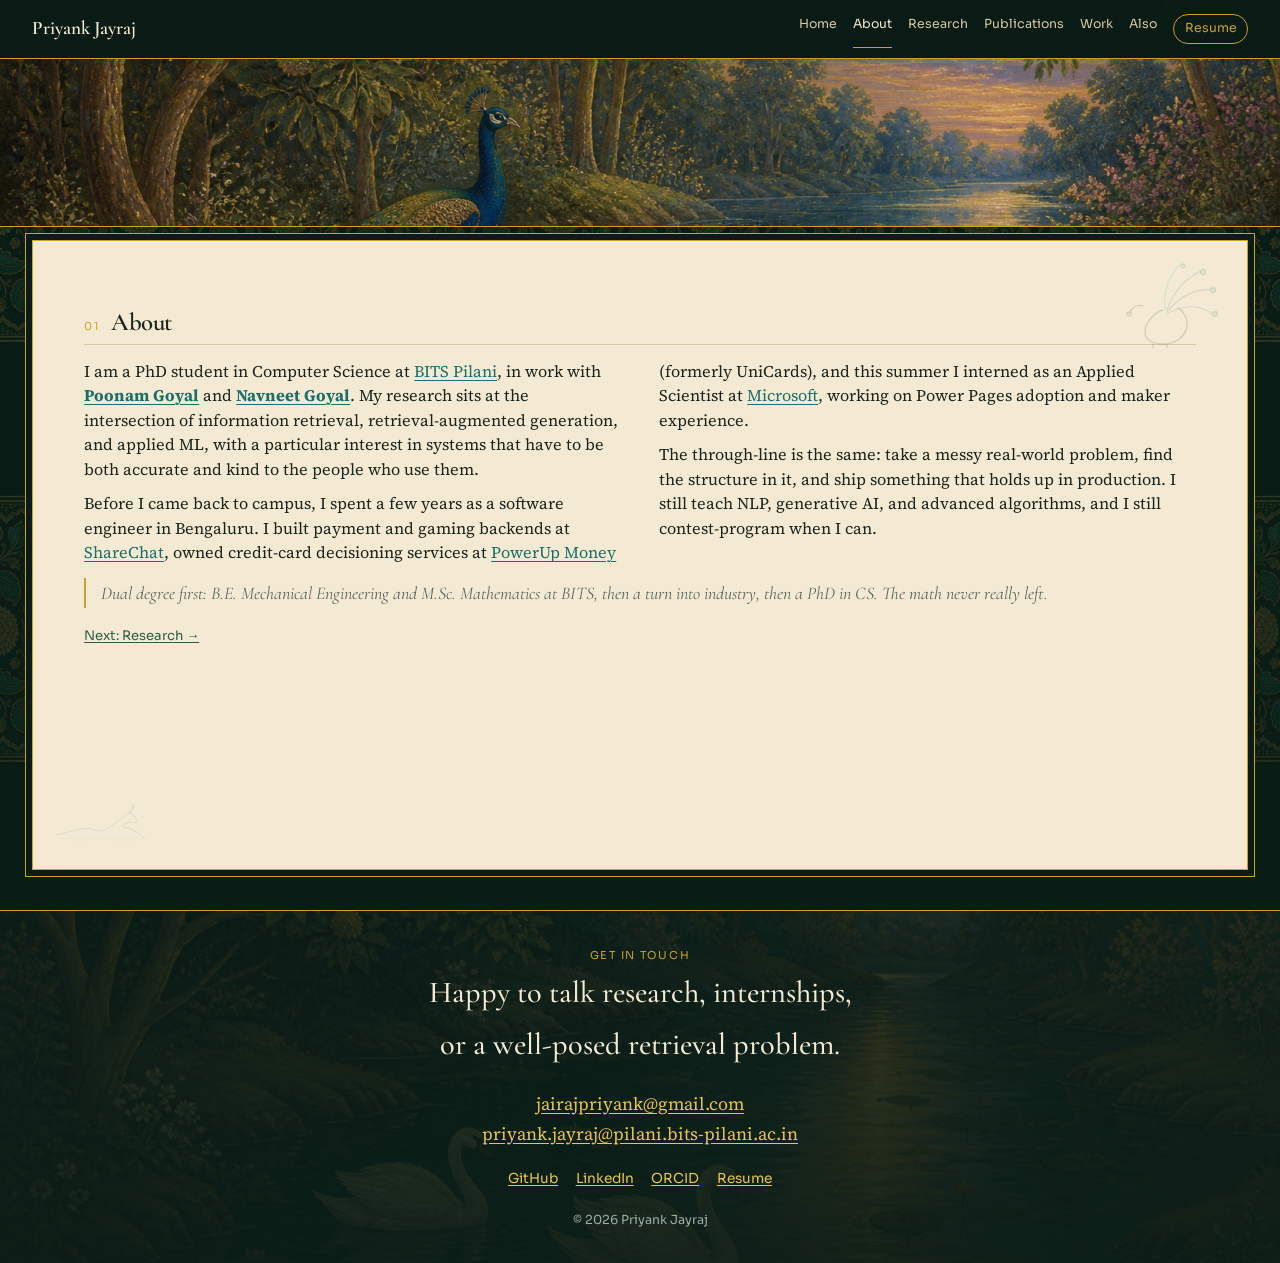
==== commit d5f0e496: "Revert the site redesign and restore the Research tab. Co-authored-by: Cursor <cursoragent@cursor.co" ====
--- a/about.html
+++ b/about.html
@@ -8,7 +8,7 @@
   <meta name="author" content="Priyank Jayraj">
   <link rel="canonical" href="https://skcpda.github.io/about.html">
   <link rel="icon" href="favicon.svg" type="image/svg+xml">
-  <meta name="theme-color" content="#f3efe6">
+  <meta name="theme-color" content="#0b1c16">
   <meta property="og:type" content="website">
   <meta property="og:title" content="About | Priyank Jayraj">
   <meta property="og:description" content="PhD researcher at BITS Pilani. Long-document retrieval, exact unlearning, and latency-budgeted retriever selection. Previously Microsoft, ShareChat, and PowerUp Money.">
@@ -18,9 +18,10 @@
   <link rel="preconnect" href="https://fonts.googleapis.com">
   <link rel="preconnect" href="https://fonts.gstatic.com" crossorigin>
   <link href="https://fonts.googleapis.com/css2?family=Cormorant+Garamond:ital,wght@0,500;0,600;0,700;1,500&family=Source+Serif+4:opsz,wght@8..60,400;8..60,500;8..60,600&family=Sora:wght@400;500;600&display=swap" rel="stylesheet">
-  <link rel="stylesheet" href="styles.css?v=12">
+  <link rel="stylesheet" href="styles.css?v=10">
 </head>
 <body>
+  <canvas id="grove-dust" aria-hidden="true"></canvas>
   <a class="skip-link" href="#main">Skip to content</a>
   <header class="site-header">
     <div class="header-inner">
@@ -29,20 +30,22 @@
         <span></span><span></span>
       </button>
       <nav id="site-nav" class="nav-links" aria-label="Primary">
-        <a href="index.html">Home</a>
-        <a class="is-active" href="about.html">About</a>
-        <a href="publications.html">Publications</a>
-        <a href="experience.html">Work</a>
-        <a href="also.html">Also</a>
-        <a href="assets/Priyank_Jayraj_Resume.pdf" target="_blank" rel="noopener">Resume</a>
+        <a href="index.html">Home</a><a class="is-active" href="about.html">About</a><a href="research.html">Research</a><a href="publications.html">Publications</a><a href="experience.html">Work</a><a href="also.html">Also</a><a class="nav-cta" href="assets/Priyank_Jayraj_Resume.pdf" target="_blank" rel="noopener">Resume</a>
       </nav>
     </div>
   </header>
-  <main id="main" class="page page--narrow">
-    <header class="section-head">
-      <h1>About</h1>
-    </header>
-    <div class="prose">
+  <figure class="hero hero--compact">
+    <img src="assets/grove-banner.jpg" alt="A dusk forest grove with kadamba trees, a river, and a peacock on the bank." width="1920" height="1080">
+  </figure>
+  <main id="main" class="journal">
+    <img class="grove-mark grove-mark--peacock" src="assets/peacock.svg" alt="">
+    <img class="grove-mark grove-mark--swan" src="assets/swan.svg" alt="">
+    <section class="entry">
+      <header class="entry-head">
+        <p class="idx">01</p>
+        <h2>About</h2>
+      </header>
+      <div class="prose reveal">
       <p>
         I am a PhD student in Computer Science at
         <a href="https://www.bits-pilani.ac.in/pilani/" target="_blank" rel="noopener">BITS Pilani</a>,
@@ -73,10 +76,14 @@
         Dual degree first: B.E. Mechanical Engineering and M.Sc. Mathematics at BITS,
         then a turn into industry, then a PhD in CS. The math never really left.
       </blockquote>
-    </div>
+      </div>
+      <p class="continue"><a href="research.html">Next: Research →</a></p>
+    </section>
   </main>
-  <footer class="site-footer">
-    <div class="footer-inner">
+  <footer class="site-footer" id="contact">
+    <div class="footer-copy">
+      <p class="kicker">Get in touch</p>
+      <h2>Happy to talk research, internships, or a well-posed retrieval problem.</h2>
       <p>
         <a href="mailto:jairajpriyank@gmail.com">jairajpriyank@gmail.com</a><br>
         <a href="mailto:priyank.jayraj@pilani.bits-pilani.ac.in">priyank.jayraj@pilani.bits-pilani.ac.in</a>
@@ -85,12 +92,11 @@
         <a href="https://github.com/skcpda">GitHub</a>
         <a href="https://www.linkedin.com/in/priyank-jayraj-4380b4178/">LinkedIn</a>
         <a href="https://orcid.org/0009-0001-1670-1931">ORCID</a>
-        <a href="https://scholar.google.com/citations?user=9L6XpCAAAAAJ&amp;hl=en" target="_blank" rel="noopener">Google Scholar</a>
         <a href="assets/Priyank_Jayraj_Resume.pdf">Resume</a>
       </p>
-      <p>© <span id="year">2026</span> Priyank Jayraj</p>
+      <p class="copyright">© <span id="year">2026</span> Priyank Jayraj</p>
     </div>
   </footer>
-  <script src="script.js?v=12"></script>
+  <script src="script.js?v=10"></script>
 </body>
 </html>
--- a/styles.css
+++ b/styles.css
@@ -1,16 +1,18 @@
 :root {
-  --ink: #17211c;
-  --muted: #5e675f;
-  --paper: #f3efe6;
-  --paper-2: #e7e0d2;
-  --line: #d5ccbb;
-  --teal: #1a5c54;
-  --gold: #8d6a24;
+  --night: #0b1c16;
+  --night-2: #10241c;
+  --paper: #f4ead3;
+  --ink: #1a241c;
+  --muted: #5b675c;
+  --line: #d8c9a6;
+  --gold: #c9a227;
+  --peacock: #1a6f68;
+  --leaf: #2f5d45;
   --serif: "Source Serif 4", Georgia, serif;
-  --display: "Cormorant Garamond", "Palatino Linotype", Palatino, serif;
+  --display: "Cormorant Garamond", Palatino, serif;
   --ui: "Sora", "Avenir Next", sans-serif;
-  --page: 72rem;
-  --header: 4.2rem;
+  --journal: 76rem;
+  --header: 3.6rem;
 }
 
 *,
@@ -26,10 +28,16 @@
 body {
   margin: 0;
   color: var(--ink);
-  background: var(--paper);
+  background-color: var(--night);
+  background-image:
+    linear-gradient(rgba(11, 28, 22, 0.78), rgba(11, 28, 22, 0.88)),
+    url("assets/vine-pattern.jpg");
+  background-size: auto, 420px;
+  background-attachment: fixed;
   font-family: var(--serif);
-  font-size: 1.08rem;
-  line-height: 1.65;
+  font-size: 1.12rem;
+  line-height: 1.7;
+  overflow-x: hidden;
 }
 
 img {
@@ -39,528 +47,946 @@
 }
 
 a {
-  color: var(--teal);
-  text-underline-offset: 0.16em;
+  color: var(--peacock);
+  text-underline-offset: 0.18em;
 }
 
 a:hover {
-  color: var(--gold);
-}
-
-:focus-visible {
-  outline: 2px solid var(--teal);
-  outline-offset: 3px;
+  color: var(--leaf);
 }
 
 .skip-link {
   position: absolute;
   left: 1rem;
   top: -4rem;
-  z-index: 30;
-  background: var(--ink);
-  color: var(--paper);
-  padding: 0.55rem 0.8rem;
-  text-decoration: none;
+  z-index: 20;
+  background: var(--gold);
+  color: var(--night);
+  padding: 0.6rem 0.9rem;
 }
 
 .skip-link:focus {
-  top: 0.6rem;
+  top: 1rem;
 }
 
 .site-header {
   position: sticky;
   top: 0;
-  z-index: 20;
-  background: rgba(243, 239, 230, 0.92);
-  backdrop-filter: blur(10px);
-  border-bottom: 1px solid var(--line);
-}
-
-.header-inner,
-.page,
-.footer-inner {
-  width: min(var(--page), calc(100% - 2.6rem));
-  margin-left: auto;
-  margin-right: auto;
+  z-index: 10;
+  background: rgba(11, 28, 22, 0.94);
+  border-bottom: 1px solid var(--gold);
+}
+
+.is-home .site-header {
+  position: absolute;
+  left: 0;
+  right: 0;
+  background: linear-gradient(to bottom, rgba(11, 28, 22, 0.62), rgba(11, 28, 22, 0));
+  border-bottom: 0;
+}
+
+.is-home .site-header.is-scrolled,
+.is-home .site-header:has(.nav-links.is-open) {
+  position: fixed;
+  background: rgba(11, 28, 22, 0.94);
+  border-bottom: 1px solid var(--gold);
+}
+
+.is-home .cover {
+  min-height: 100svh;
 }
 
 .header-inner {
+  width: min(var(--journal), calc(100% - 2rem));
+  margin: 0 auto;
   min-height: var(--header);
   display: flex;
   align-items: center;
   justify-content: space-between;
-  gap: 1rem;
+  gap: 0.75rem 1rem;
+  flex-wrap: wrap;
+  padding: 0.45rem 0;
 }
 
 .brand {
-  color: var(--ink);
+  color: #f4ead3;
   text-decoration: none;
   font-family: var(--display);
-  font-size: 1.45rem;
+  font-size: 1.2rem;
   font-weight: 600;
-  letter-spacing: -0.02em;
 }
 
 .nav-links {
+  display: flex;
+  flex-wrap: wrap;
+  justify-content: flex-end;
+  gap: 0.35rem 1rem;
+  font-family: var(--ui);
+  font-size: 0.78rem;
+}
+
+.nav-links a {
+  color: #d8c9a6;
+  text-decoration: none;
+}
+
+.nav-links a:hover,
+.nav-links a.is-active {
+  color: #f4ead3;
+}
+
+.nav-cta {
+  border: 1px solid var(--gold);
+  color: var(--gold) !important;
+  padding: 0.22rem 0.65rem;
+  border-radius: 999px;
+}
+
+.nav-toggle {
+  display: none;
+  width: 2.3rem;
+  height: 2.3rem;
+  border: 0;
+  background: transparent;
+  padding: 0;
+}
+
+.nav-toggle span {
+  display: block;
+  height: 1.5px;
+  margin: 6px 4px;
+  background: #f4ead3;
+}
+
+.cover {
+  position: relative;
+  z-index: 1;
+  min-height: calc(100svh - var(--header));
+  overflow: hidden;
+  border-bottom: 1px solid var(--gold);
+}
+
+.cover-art {
+  position: absolute;
+  inset: 0;
+  width: 100%;
+  height: 100%;
+  object-fit: cover;
+  object-position: 36% 48%;
+  animation: kenburns 32s ease-in-out infinite alternate;
+}
+
+.cover-shade {
+  position: absolute;
+  inset: 0;
+  background:
+    linear-gradient(100deg, rgba(8, 16, 12, 0.08) 0%, rgba(8, 16, 12, 0.12) 36%, rgba(8, 16, 12, 0.62) 64%, rgba(8, 16, 12, 0.78) 100%),
+    linear-gradient(to top, rgba(8, 16, 12, 0.72) 0%, rgba(8, 16, 12, 0.18) 42%, transparent 62%);
+}
+
+.cover-copy {
+  position: absolute;
+  right: max(1.4rem, calc((100% - var(--journal)) / 2));
+  bottom: 9%;
+  display: grid;
+  grid-template-columns: auto minmax(0, 34rem);
+  gap: 1.2rem 1.4rem;
+  align-items: end;
+  max-width: min(46rem, calc(100% - 2.4rem));
+  color: #f4ead3;
+}
+
+.cover-pfp {
+  width: 108px;
+  height: 108px;
+  background: rgba(11, 28, 22, 0.35);
+  box-shadow: 0 0 0 1px var(--gold), 0 10px 28px rgba(0, 0, 0, 0.35);
+}
+
+.cover .kicker {
+  color: var(--gold);
+}
+
+.cover h1 {
+  margin: 0;
+  font-family: var(--display);
+  font-size: clamp(2.6rem, 7vw, 4.4rem);
+  font-weight: 600;
+  line-height: 0.95;
+  color: #f7efe0;
+  text-shadow: 0 2px 24px rgba(8, 16, 12, 0.45);
+}
+
+.cover .role,
+.cover .byline {
+  color: #d8c9a6;
+}
+
+.cover .lede {
+  margin: 0.85rem 0 0.7rem;
+  max-width: 34rem;
+  color: #efe6d2;
+  font-size: 1.12rem;
+  line-height: 1.5;
+}
+
+.cover .masthead-links a {
+  color: #f4ead3;
+  border-color: rgba(201, 162, 39, 0.7);
+  background: rgba(11, 28, 22, 0.38);
+}
+
+.cover .masthead-links a:hover {
+  background: rgba(201, 162, 39, 0.18);
+  border-color: var(--gold);
+}
+
+.journal--home {
+  min-height: 0;
+  margin-top: 1.4rem;
+}
+
+.hero {
+  margin: 0;
+  height: min(48vw, 340px);
+  overflow: hidden;
+  border-bottom: 1px solid var(--gold);
+}
+
+.hero img {
+  width: 100%;
+  height: 100%;
+  object-fit: cover;
+  object-position: 42% 60%;
+}
+
+.journal {
+  width: min(var(--journal), calc(100% - 1.4rem));
+  margin: 0.85rem auto 2.5rem;
+  padding: 2.6rem 3.2rem 3rem;
+  min-height: 70vh;
+  background: var(--paper);
+  border: 1px solid var(--gold);
+  box-shadow: 0 0 0 6px var(--night), 0 0 0 7px var(--gold);
+  font-size: 1.02rem;
+  line-height: 1.5;
+}
+
+.masthead {
+  display: grid;
+  grid-template-columns: auto minmax(0, 1fr);
+  column-gap: 2.2rem;
+  row-gap: 0.45rem;
+  align-items: start;
+  padding-bottom: 1.8rem;
+  margin-bottom: 0.4rem;
+  border-bottom: 1px solid var(--gold);
+}
+
+.author {
   display: flex;
   align-items: center;
   gap: 1.15rem;
+  grid-row: 1 / 4;
+  margin: 0;
+}
+
+.lede {
+  margin: 0;
+  font-size: 1.06rem;
+  line-height: 1.55;
+}
+
+.byline {
+  margin: 0;
+  color: var(--muted);
   font-family: var(--ui);
   font-size: 0.78rem;
 }
 
-.nav-links a {
+.masthead-links {
+  display: flex;
+  flex-wrap: wrap;
+  gap: 0.45rem 0.55rem;
+  margin: 0;
+  font-family: var(--ui);
+  font-size: 0.78rem;
+}
+
+.pfp-frame {
+  display: grid;
+  place-items: center;
+  width: 112px;
+  height: 112px;
+  flex: 0 0 auto;
+  padding: 3px;
+  background: var(--paper);
+  border: 1px solid var(--gold);
+}
+
+.pfp {
+  width: 100%;
+  height: 100%;
+  object-fit: contain;
+  object-position: center;
+}
+
+.kicker {
+  margin: 0 0 0.15rem;
+  font-family: var(--ui);
+  font-size: 0.68rem;
+  letter-spacing: 0.16em;
+  text-transform: uppercase;
+  color: var(--peacock);
+}
+
+.masthead h1 {
+  margin: 0;
+  font-family: var(--display);
+  font-size: clamp(1.9rem, 5vw, 2.55rem);
+  font-weight: 600;
+  line-height: 1.1;
+}
+
+.role {
+  margin: 0.15rem 0 0;
   color: var(--muted);
+  font-family: var(--ui);
+  font-size: 0.8rem;
+}
+
+.masthead-links a {
   text-decoration: none;
-}
-
-.nav-links a:hover,
-.nav-links a.is-active {
-  color: var(--ink);
-}
-
-.nav-links a.is-active {
-  box-shadow: inset 0 -1px 0 var(--gold);
-}
-
-.nav-toggle {
-  display: none;
-  width: 2.4rem;
-  height: 2.4rem;
-  border: 0;
-  background: transparent;
-  padding: 0;
-}
-
-.nav-toggle span {
-  display: block;
-  height: 1.5px;
-  margin: 6px 3px;
-  background: var(--ink);
-}
-
-.page {
-  padding-bottom: 4.5rem;
-}
-
-.page--narrow {
-  width: min(40rem, calc(100% - 2.6rem));
-}
-
-.page--work {
-  width: min(48rem, calc(100% - 2.6rem));
-}
-
-.intro {
-  display: grid;
-  grid-template-columns: minmax(0, 1.15fr) minmax(16rem, 0.82fr);
-  gap: 3rem 4rem;
-  align-items: end;
-  padding: 3.4rem 0 4.2rem;
-}
-
-.kicker {
-  margin: 0;
-  font-family: var(--ui);
-  font-size: 0.72rem;
+  border: 1px solid var(--line);
+  padding: 0.22rem 0.55rem;
+  background: #fbf6e8;
+}
+
+.entry {
+  padding: 1.6rem 0 0.2rem;
+  overflow: hidden;
+  scroll-margin-top: 5rem;
+}
+
+.entry + .entry {
+  margin-top: 0.6rem;
+  border-top: 0;
+}
+
+.entry-head {
+  display: flex;
+  align-items: baseline;
+  gap: 0.7rem;
+  margin: 0 0 0.85rem;
+  padding-bottom: 0.45rem;
+  border-bottom: 1px solid var(--line);
+}
+
+.idx {
+  margin: 0;
+  font-family: var(--ui);
+  font-size: 0.68rem;
   letter-spacing: 0.14em;
   text-transform: uppercase;
   color: var(--gold);
-}
-
-.intro h1,
-.section-head h1 {
-  margin: 0.15rem 0 0.45rem;
+  flex: 0 0 auto;
+}
+
+.entry h2 {
+  margin: 0;
   font-family: var(--display);
-  font-weight: 500;
-  font-size: clamp(3.6rem, 8vw, 6.2rem);
-  line-height: 0.88;
-  letter-spacing: -0.03em;
-}
-
-.role,
-.byline {
-  margin: 0;
+  font-size: 1.55rem;
+  font-weight: 600;
+  letter-spacing: -0.02em;
+  line-height: 1.15;
+}
+
+.prose {
+  columns: 2;
+  column-gap: 2.4rem;
+}
+
+.prose p {
+  margin: 0 0 0.65rem;
+}
+
+.dek {
+  margin: 0 0 1rem;
   color: var(--muted);
-  font-family: var(--ui);
-  font-size: 0.82rem;
-}
-
-.lede {
-  margin: 1.1rem 0 0;
-  max-width: 36rem;
-  font-size: 1.22rem;
-  line-height: 1.5;
-}
-
-.text-links {
-  display: flex;
-  flex-wrap: wrap;
-  gap: 0.35rem 1.1rem;
-  margin: 1.35rem 0 0;
-  padding: 0;
-  list-style: none;
-  font-family: var(--ui);
-  font-size: 0.82rem;
-}
-
-.text-links a {
-  color: var(--ink);
-  text-decoration: none;
-  border-bottom: 1px solid var(--gold);
-}
-
-.text-links a:hover {
-  color: var(--teal);
-}
-
-.portrait {
-  position: relative;
-  margin: 0 0 1.2rem;
-}
-
-.portrait-ground {
-  width: 100%;
-  height: 26rem;
-  object-fit: cover;
-  object-position: 28% 62%;
-}
-
-.portrait-face {
-  position: absolute;
-  left: -1.5rem;
-  bottom: -1.35rem;
-  width: 9.6rem;
-  height: 11.4rem;
-  object-fit: cover;
-  object-position: center 18%;
-  border: 5px solid var(--paper);
-  box-shadow: 0 14px 32px rgba(23, 33, 28, 0.16);
-}
-
-.section-head {
-  display: flex;
-  align-items: baseline;
-  justify-content: space-between;
-  gap: 1rem;
-  margin: 0.4rem 0 0.2rem;
-  padding-top: 0.4rem;
-}
-
-.section-head h1,
-.section-head h2 {
-  margin: 0;
+  font-style: italic;
+  font-size: 0.98rem;
+}
+
+blockquote {
+  margin: 0.85rem 0 0;
+  padding: 0.15rem 0 0.15rem 0.9rem;
+  border-left: 2px solid var(--gold);
+  color: var(--muted);
   font-family: var(--display);
-  font-weight: 500;
-  font-size: clamp(2.6rem, 5vw, 3.5rem);
-  letter-spacing: -0.03em;
-  line-height: 1;
-}
-
-.section-head a {
-  font-family: var(--ui);
-  font-size: 0.78rem;
-  color: var(--ink);
-  text-decoration: none;
-  border-bottom: 1px solid var(--gold);
-}
-
-.page--narrow .section-head,
-.page--work .section-head {
-  margin-top: 2.6rem;
-  margin-bottom: 1.4rem;
-}
-
-.paper-list {
-  margin: 0.6rem 0 0;
-  padding: 0;
-  list-style: none;
-}
-
-.paper-row,
-.bib-item {
+  font-size: 1.12rem;
+  font-style: italic;
+  line-height: 1.4;
+  column-span: all;
+}
+
+.note-grid {
   display: grid;
-  grid-template-columns: 8.5rem minmax(0, 1fr);
-  gap: 0.4rem 1.6rem;
-  padding: 1.25rem 0 1.35rem;
-  border-top: 1px solid var(--line);
-}
-
-.paper-kicker,
-.bib-meta {
-  margin: 0.35rem 0 0;
-  font-family: var(--ui);
-  font-size: 0.72rem;
-  letter-spacing: 0.08em;
-  text-transform: uppercase;
-  color: var(--gold);
-}
-
-.paper-row h3,
-.bib-item h2 {
-  margin: 0;
-  font-family: var(--display);
-  font-weight: 500;
-  font-size: clamp(1.55rem, 2.4vw, 2rem);
-  line-height: 1.12;
-  letter-spacing: -0.02em;
-}
-
-.paper-row h3 a,
-.bib-item h2 a {
-  color: inherit;
-  text-decoration: none;
-}
-
-.paper-row h3 a:hover,
-.bib-item h2 a:hover {
-  color: var(--teal);
-}
-
-.paper-row p,
-.bib-authors,
-.bib-place,
-.bib-blurb {
-  margin: 0.35rem 0 0;
-}
-
-.paper-row p,
-.bib-blurb {
-  max-width: 42rem;
-  color: var(--ink);
-}
-
-.bib-authors,
-.bib-place {
-  color: var(--muted);
-  font-family: var(--ui);
-  font-size: 0.78rem;
-}
-
-.bib-links {
-  display: flex;
-  flex-wrap: wrap;
+  grid-template-columns: repeat(3, minmax(0, 1fr));
   gap: 0.85rem;
-  margin: 0.7rem 0 0;
-  font-family: var(--ui);
-  font-size: 0.75rem;
-}
-
-.bib-links a {
-  color: var(--ink);
-  text-decoration: none;
-  border-bottom: 1px solid var(--gold);
-}
-
-.prose p {
-  margin: 0 0 1rem;
-}
-
-.prose blockquote {
-  margin: 1.5rem 0 0;
-  padding: 0;
-  border: 0;
-  font-family: var(--display);
-  font-size: 1.65rem;
-  font-style: italic;
-  font-weight: 500;
-  line-height: 1.25;
-}
-
-.jobs {
-  margin: 0;
-}
-
-.job {
-  display: grid;
-  grid-template-columns: 6.2rem minmax(0, 1fr);
-  gap: 0.3rem 1.4rem;
-  padding: 1.45rem 0;
-  border-top: 1px solid var(--line);
-}
-
-.job-when {
-  margin: 0.4rem 0 0;
-  font-family: var(--ui);
-  font-size: 0.75rem;
-  letter-spacing: 0.06em;
-  color: var(--gold);
-}
-
-.job h2 {
-  margin: 0;
-  font-family: var(--display);
-  font-weight: 500;
-  font-size: 2rem;
-  letter-spacing: -0.02em;
-  line-height: 1;
-}
-
-.job h2 a {
-  color: inherit;
-  text-decoration: none;
-}
-
-.job h2 a:hover {
-  color: var(--teal);
-}
-
-.job-role {
-  margin: 0.35rem 0 0.55rem;
-  color: var(--muted);
-  font-family: var(--ui);
-  font-size: 0.78rem;
-}
-
-.job ul,
-.note ul {
-  margin: 0.3rem 0 0;
-  padding-left: 1.1rem;
-}
-
-.job li,
-.note li {
-  margin: 0.35rem 0;
 }
 
 .also-grid {
   display: grid;
   grid-template-columns: 1fr 1fr;
-  gap: 2.2rem 3rem;
-  margin-top: 0.4rem;
-}
-
-.note h2 {
+  gap: 0.85rem;
+}
+
+.note {
+  margin: 0;
+  padding: 0.9rem 0.95rem 1rem;
+  background: #fbf6e8;
+  border: 1px solid var(--line);
+}
+
+.note p,
+.note li {
   margin: 0 0 0.45rem;
+  font-size: 0.94rem;
+}
+
+.note p:last-child,
+.note li:last-child {
+  margin-bottom: 0;
+}
+
+.note-kicker {
+  margin: 0 0 0.3rem;
+  font-family: var(--ui);
+  font-size: 0.68rem;
+  letter-spacing: 0.12em;
+  text-transform: uppercase;
+  color: var(--leaf);
+}
+
+.facts {
+  margin: 0.55rem 0 0.4rem;
+  padding: 0.35rem 0.5rem;
+  background: rgba(26, 111, 104, 0.08);
+  font-family: var(--ui);
+  font-size: 0.74rem;
+  line-height: 1.4;
+  color: var(--leaf);
+}
+
+.note h3 a {
+  color: inherit;
+  text-decoration: none;
+}
+
+.note h3 a:hover {
+  color: var(--peacock);
+}
+
+.note h3,
+.job h3,
+.pubs h3 {
+  margin: 0 0 0.3rem;
+  font-family: var(--display);
+  font-size: 1.22rem;
+  font-weight: 600;
+  line-height: 1.2;
+}
+
+.note ul,
+.job ul {
+  margin: 0;
+  padding-left: 1.05rem;
+}
+
+.icpc {
+  display: grid;
+  grid-template-columns: 1fr 1fr;
+  gap: 0.15rem 0.8rem;
+  font-size: 0.86rem;
+}
+
+.job {
+  display: grid;
+  grid-template-columns: 15.5rem minmax(0, 1fr);
+  gap: 0.4rem 1.4rem;
+  margin: 0;
+  padding: 1rem 0;
+  border-top: 1px solid var(--line);
+}
+
+.job:first-of-type {
+  margin-top: 0.2rem;
+}
+
+.job h3 {
+  font-size: 1.28rem;
+  margin: 0 0 0.2rem;
+}
+
+.job header p {
+  margin: 0;
+  color: var(--muted);
+  font-family: var(--ui);
+  font-size: 0.75rem;
+  line-height: 1.4;
+}
+
+.job li {
+  margin: 0 0 0.35rem;
+  font-size: 0.95rem;
+}
+
+.job li:last-child {
+  margin-bottom: 0;
+}
+
+.pubs {
+  list-style: none;
+  margin: 0;
+  padding: 0;
+}
+
+.pubs li {
+  margin: 0;
+  padding: 0.85rem 0;
+  border-top: 1px solid var(--line);
+}
+
+.pubs li:first-child {
+  border-top: 0;
+  padding-top: 0.15rem;
+}
+
+.pub-venue {
+  display: inline-block;
+  margin: 0 0 0.25rem;
+  padding: 0.12rem 0.45rem;
+  border: 1px solid var(--gold);
+  font-family: var(--ui);
+  font-size: 0.68rem;
+  letter-spacing: 0.06em;
+  text-transform: uppercase;
+  color: var(--leaf);
+}
+
+.pubs h3 {
+  font-size: 1.12rem;
+}
+
+.pub-authors,
+.pub-place {
+  margin: 0.15rem 0 0;
+  font-family: var(--ui);
+  font-size: 0.78rem;
+  color: var(--muted);
+}
+
+.site-footer {
+  margin: 0;
+  color: #f4ead3;
+  text-align: center;
+  background-image:
+    linear-gradient(rgba(11, 28, 22, 0.82), rgba(11, 28, 22, 0.94)),
+    url("assets/swans.jpg");
+  background-size: cover;
+  background-position: center 60%;
+  border-top: 1px solid var(--gold);
+}
+
+.footer-copy {
+  width: min(var(--journal), calc(100% - 2rem));
+  margin: 0 auto;
+  padding: 2.2rem 0 2rem;
+}
+
+.site-footer .kicker {
+  color: var(--gold);
+}
+
+.site-footer h2 {
+  margin: 0 auto 0.9rem;
+  max-width: 28rem;
   font-family: var(--display);
   font-weight: 500;
-  font-size: 1.85rem;
-  letter-spacing: -0.02em;
-}
-
-.note p {
-  margin: 0.4rem 0 0;
-}
-
-.facts {
-  margin: 0;
-  color: var(--muted);
-  font-family: var(--ui);
-  font-size: 0.75rem;
-}
-
-.icpc {
-  columns: 2;
-  column-gap: 1.4rem;
-  list-style: none;
-  padding-left: 0;
-  margin-top: 0.6rem;
-  font-family: var(--ui);
-  font-size: 0.82rem;
-  color: var(--muted);
-}
-
-.site-footer {
-  border-top: 1px solid var(--line);
-}
-
-.footer-inner {
-  display: flex;
-  justify-content: space-between;
-  align-items: baseline;
-  gap: 1rem 2rem;
-  flex-wrap: wrap;
-  padding: 1.3rem 0 1.7rem;
-  color: var(--muted);
-  font-family: var(--ui);
-  font-size: 0.75rem;
-}
-
-.footer-inner p {
-  margin: 0;
-}
-
-.footer-inner a {
-  color: var(--ink);
-  text-decoration: none;
-}
-
-.footer-inner a:hover {
-  color: var(--teal);
+  font-size: clamp(1.4rem, 3vw, 1.9rem);
+}
+
+.site-footer a {
+  color: #e8c547;
 }
 
 .footer-links {
   display: flex;
+  justify-content: center;
   flex-wrap: wrap;
-  gap: 0.35rem 1rem;
-}
-
-@media (max-width: 860px) {
+  gap: 0.7rem 1.1rem;
+  font-family: var(--ui);
+  font-size: 0.86rem;
+}
+
+.copyright {
+  margin: 1.2rem 0 0;
+  color: #9bb0a6;
+  font-family: var(--ui);
+  font-size: 0.78rem;
+}
+
+@media (max-width: 840px) {
   .nav-toggle {
     display: block;
   }
 
-  .header-inner {
-    flex-wrap: wrap;
-    padding: 0.55rem 0;
-  }
-
   .nav-links {
     display: none;
+    position: static;
     width: 100%;
     flex-direction: column;
     align-items: flex-start;
-    gap: 0.7rem;
-    padding: 0.2rem 0 0.8rem;
+    padding: 0.15rem 0 0.35rem;
+    gap: 0.55rem;
   }
 
   .nav-links.is-open {
     display: flex;
   }
 
-  .intro {
+  .journal {
+    padding: 1.3rem 1.05rem 1.7rem;
+  }
+
+  .hero {
+    height: 200px;
+  }
+
+  .cover {
+    min-height: 100svh;
+  }
+
+  .cover-copy {
+    left: 1rem;
+    right: 1rem;
+    bottom: 1.25rem;
     grid-template-columns: 1fr;
-    gap: 2rem;
-    padding-top: 2rem;
-  }
-
-  .portrait {
-    order: -1;
-    margin-bottom: 0.4rem;
-  }
-
-  .portrait-ground {
-    height: 16rem;
-  }
-
-  .portrait-face {
-    left: 0.8rem;
-    bottom: -0.9rem;
-    width: 7.2rem;
-    height: 8.6rem;
-  }
-
-  .paper-row,
-  .bib-item,
-  .job {
-    grid-template-columns: 1fr;
-    gap: 0.2rem;
-  }
-
-  .paper-kicker,
-  .bib-meta,
-  .job-when {
-    margin-top: 0;
-  }
-
+    max-width: none;
+  }
+
+  .cover-pfp {
+    width: 84px;
+    height: 84px;
+  }
+
+  .cover .lede {
+    font-size: 1rem;
+  }
+
+  .cover-shade {
+    background:
+      linear-gradient(to top, rgba(8, 16, 12, 0.88) 0%, rgba(8, 16, 12, 0.45) 46%, rgba(8, 16, 12, 0.18) 100%);
+  }
+
+  .masthead,
+  .note-grid,
   .also-grid,
-  .icpc {
+  .job,
+  .icpc,
+  .prose {
     grid-template-columns: 1fr;
     columns: 1;
   }
 
-  .intro h1 {
-    font-size: 3.6rem;
+  .author {
+    grid-row: auto;
+  }
+
+  .pfp-frame {
+    width: 88px;
+    height: 88px;
+  }
+}
+
+#grove-dust {
+  position: fixed;
+  inset: 0;
+  z-index: 0;
+  width: 100%;
+  height: 100%;
+  pointer-events: none;
+}
+
+.site-header,
+.hero,
+.journal,
+.site-footer {
+  position: relative;
+  z-index: 1;
+}
+
+.site-header {
+  z-index: 10;
+}
+
+.hero img {
+  animation: kenburns 28s ease-in-out infinite alternate;
+}
+
+.hero--compact {
+  height: min(28vw, 168px);
+}
+
+.journal {
+  animation: journal-open 0.85s cubic-bezier(0.22, 1, 0.36, 1);
+}
+
+.grove-mark {
+  position: absolute;
+  width: 7.5rem;
+  opacity: 0.14;
+  pointer-events: none;
+  animation: sway 7s ease-in-out infinite;
+}
+
+.grove-mark--peacock {
+  top: 1.2rem;
+  right: 1.4rem;
+}
+
+.grove-mark--swan {
+  bottom: 1.4rem;
+  left: 1.2rem;
+  width: 6.2rem;
+  animation-delay: -2.4s;
+}
+
+.journal {
+  position: relative;
+}
+
+.nav-links a {
+  position: relative;
+  transition: color 0.2s ease;
+}
+
+.nav-links a::after {
+  content: "";
+  position: absolute;
+  left: 0;
+  bottom: -0.28rem;
+  width: 100%;
+  height: 1px;
+  background: var(--gold);
+  transform: scaleX(0);
+  transform-origin: left;
+  transition: transform 0.25s ease;
+}
+
+.nav-links a:hover::after,
+.nav-links a.is-active::after {
+  transform: scaleX(1);
+}
+
+.nav-cta::after {
+  display: none;
+}
+
+.nav-cta {
+  transition: background 0.2s ease, color 0.2s ease, box-shadow 0.2s ease;
+}
+
+.nav-cta:hover {
+  background: var(--gold);
+  color: var(--night) !important;
+  box-shadow: 0 0 16px rgba(201, 162, 39, 0.35);
+}
+
+.pfp-frame {
+  animation: glow-ring 4.8s ease-in-out infinite;
+}
+
+.masthead-links a {
+  transition: border-color 0.2s ease, transform 0.2s ease, background 0.2s ease;
+}
+
+.masthead-links a:hover {
+  border-color: var(--gold);
+  transform: translateY(-2px);
+  background: #fff8e6;
+}
+
+.note,
+.job,
+.pubs li,
+.pub-card {
+  transition: transform 0.25s ease, border-color 0.25s ease, box-shadow 0.25s ease;
+}
+
+.note:hover,
+.pub-card:hover {
+  transform: translateY(-4px);
+  border-color: var(--gold);
+  box-shadow: 0 10px 24px rgba(11, 28, 22, 0.1);
+}
+
+.continue {
+  margin: 1.1rem 0 0;
+  font-family: var(--ui);
+  font-size: 0.82rem;
+}
+
+.continue a {
+  color: var(--leaf);
+}
+
+.chapter-grid {
+  display: grid;
+  grid-template-columns: repeat(3, minmax(0, 1fr));
+  gap: 0.85rem;
+  margin-top: 0.4rem;
+}
+
+.chapter {
+  display: block;
+  padding: 1rem 1rem 1.05rem;
+  color: inherit;
+  text-decoration: none;
+  background: #fbf6e8;
+  border: 1px solid var(--line);
+  transition: transform 0.25s ease, border-color 0.25s ease, box-shadow 0.25s ease;
+}
+
+.chapter:hover {
+  color: inherit;
+  transform: translateY(-4px);
+  border-color: var(--gold);
+  box-shadow: 0 10px 24px rgba(11, 28, 22, 0.1);
+}
+
+.chapter .idx {
+  margin-bottom: 0.35rem;
+}
+
+.chapter h3 {
+  margin: 0 0 0.35rem;
+  font-family: var(--display);
+  font-size: 1.28rem;
+}
+
+.chapter p {
+  margin: 0;
+  color: var(--muted);
+  font-size: 0.92rem;
+}
+
+.pub-card {
+  margin: 0 0 0.9rem;
+  padding: 1rem 1.05rem 1.05rem;
+  background: #fbf6e8;
+  border: 1px solid var(--line);
+}
+
+.pub-card h3 {
+  margin: 0.35rem 0 0.35rem;
+  font-family: var(--display);
+  font-size: 1.18rem;
+  line-height: 1.25;
+}
+
+.pub-card h3 a {
+  color: inherit;
+  text-decoration: none;
+}
+
+.pub-card h3 a:hover {
+  color: var(--peacock);
+}
+
+.btn-row {
+  display: flex;
+  flex-wrap: wrap;
+  gap: 0.45rem;
+  margin-top: 0.7rem;
+}
+
+.btn {
+  display: inline-flex;
+  align-items: center;
+  padding: 0.22rem 0.6rem;
+  border: 1px solid var(--gold);
+  color: var(--leaf);
+  font-family: var(--ui);
+  font-size: 0.72rem;
+  letter-spacing: 0.04em;
+  text-decoration: none;
+  background: rgba(201, 162, 39, 0.08);
+  transition: background 0.2s ease, color 0.2s ease;
+}
+
+.btn:hover {
+  background: var(--gold);
+  color: var(--night);
+}
+
+.reveal {
+  opacity: 0;
+  transform: translateY(18px);
+}
+
+.reveal.is-in {
+  animation: rise 0.7s cubic-bezier(0.22, 1, 0.36, 1) forwards;
+}
+
+.reveal-2 { animation-delay: 0.08s; }
+.reveal-3 { animation-delay: 0.16s; }
+.reveal-4 { animation-delay: 0.24s; }
+
+@keyframes kenburns {
+  from { transform: scale(1) translate3d(0, 0, 0); }
+  to { transform: scale(1.08) translate3d(-1.4%, -1.2%, 0); }
+}
+
+@keyframes journal-open {
+  from {
+    opacity: 0;
+    transform: translateY(22px) scale(0.985);
+  }
+  to {
+    opacity: 1;
+    transform: none;
+  }
+}
+
+@keyframes sway {
+  0%, 100% { transform: rotate(-3deg) translateY(0); }
+  50% { transform: rotate(4deg) translateY(-6px); }
+}
+
+@keyframes glow-ring {
+  0%, 100% { box-shadow: 0 0 0 0 rgba(201, 162, 39, 0.18); }
+  50% { box-shadow: 0 0 0 6px rgba(201, 162, 39, 0); }
+}
+
+@keyframes rise {
+  to {
+    opacity: 1;
+    transform: none;
+  }
+}
+
+@media (max-width: 840px) {
+  .chapter-grid {
+    grid-template-columns: 1fr;
+  }
+
+  .grove-mark {
+    display: none;
+  }
+
+  .hero--compact {
+    height: 120px;
   }
 }
 
@@ -568,4 +994,27 @@
   html {
     scroll-behavior: auto;
   }
-}
+
+  body {
+    background-attachment: scroll;
+  }
+
+  .hero img,
+  .cover-art,
+  .journal,
+  .grove-mark,
+  .pfp-frame,
+  .reveal,
+  .reveal.is-in {
+    animation: none !important;
+    opacity: 1;
+    transform: none;
+  }
+
+  .note:hover,
+  .pub-card:hover,
+  .chapter:hover,
+  .masthead-links a:hover {
+    transform: none;
+  }
+}
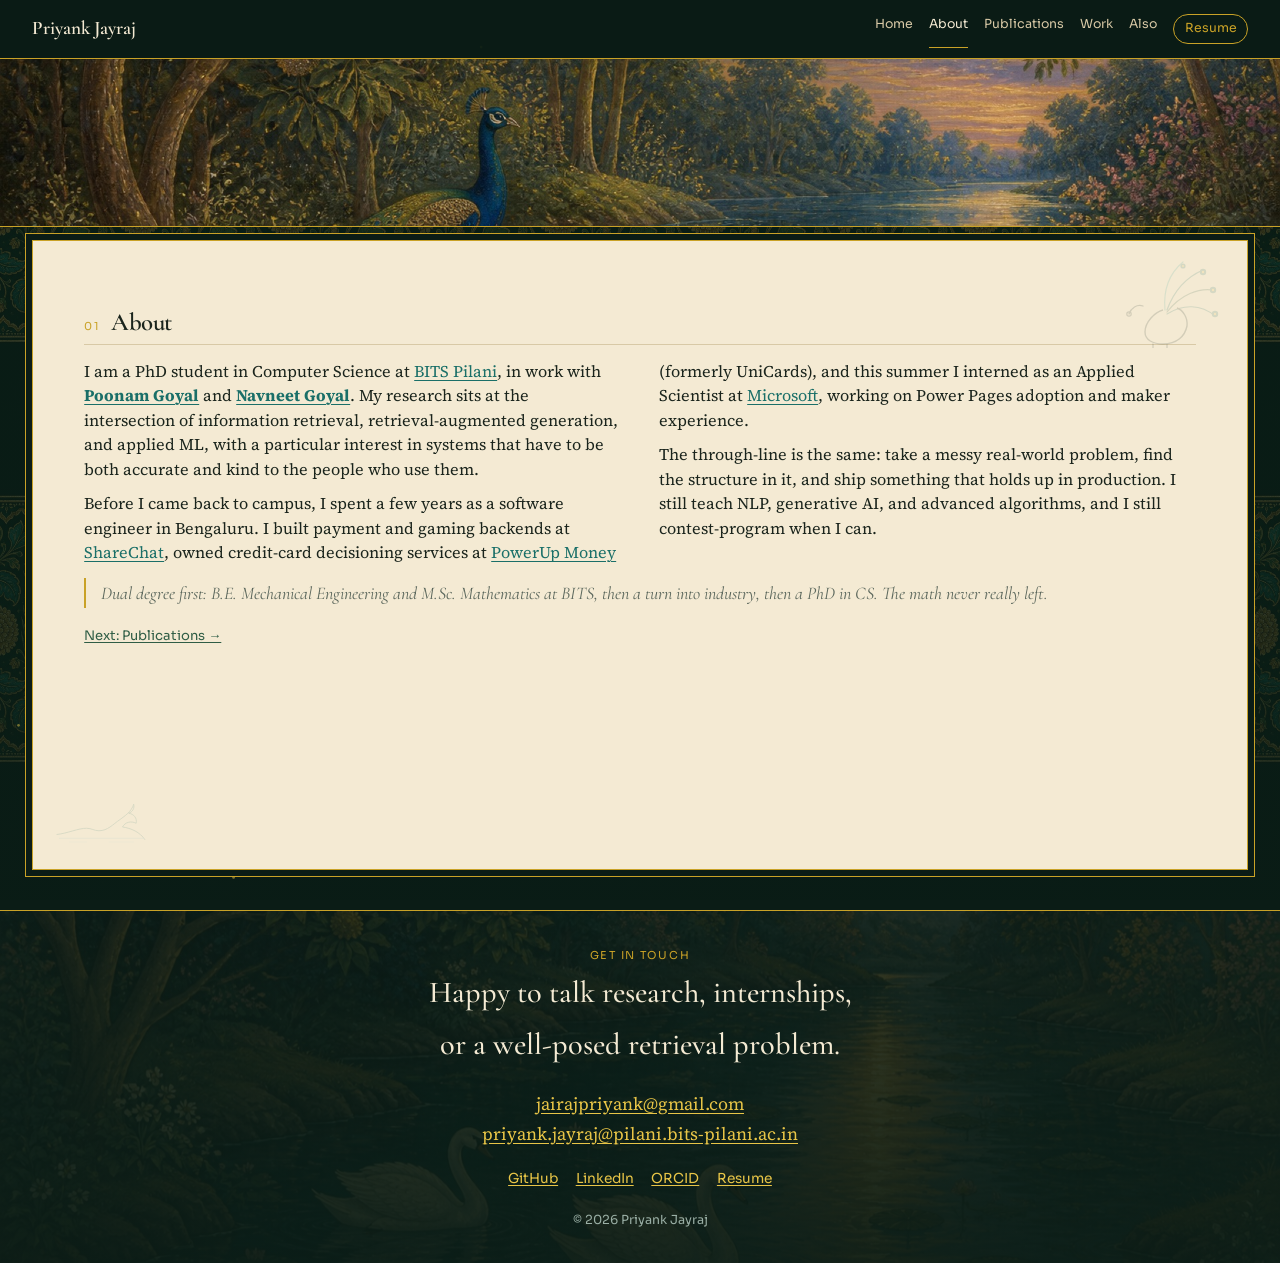
==== commit e5348934: "Remove the Research tab from the site navigation. Co-authored-by: Cursor <cursoragent@cursor.com>" ====
--- a/about.html
+++ b/about.html
@@ -30,7 +30,7 @@
         <span></span><span></span>
       </button>
       <nav id="site-nav" class="nav-links" aria-label="Primary">
-        <a href="index.html">Home</a><a class="is-active" href="about.html">About</a><a href="research.html">Research</a><a href="publications.html">Publications</a><a href="experience.html">Work</a><a href="also.html">Also</a><a class="nav-cta" href="assets/Priyank_Jayraj_Resume.pdf" target="_blank" rel="noopener">Resume</a>
+        <a href="index.html">Home</a><a class="is-active" href="about.html">About</a><a href="publications.html">Publications</a><a href="experience.html">Work</a><a href="also.html">Also</a><a class="nav-cta" href="assets/Priyank_Jayraj_Resume.pdf" target="_blank" rel="noopener">Resume</a>
       </nav>
     </div>
   </header>
@@ -77,7 +77,7 @@
         then a turn into industry, then a PhD in CS. The math never really left.
       </blockquote>
       </div>
-      <p class="continue"><a href="research.html">Next: Research →</a></p>
+      <p class="continue"><a href="publications.html">Next: Publications →</a></p>
     </section>
   </main>
   <footer class="site-footer" id="contact">
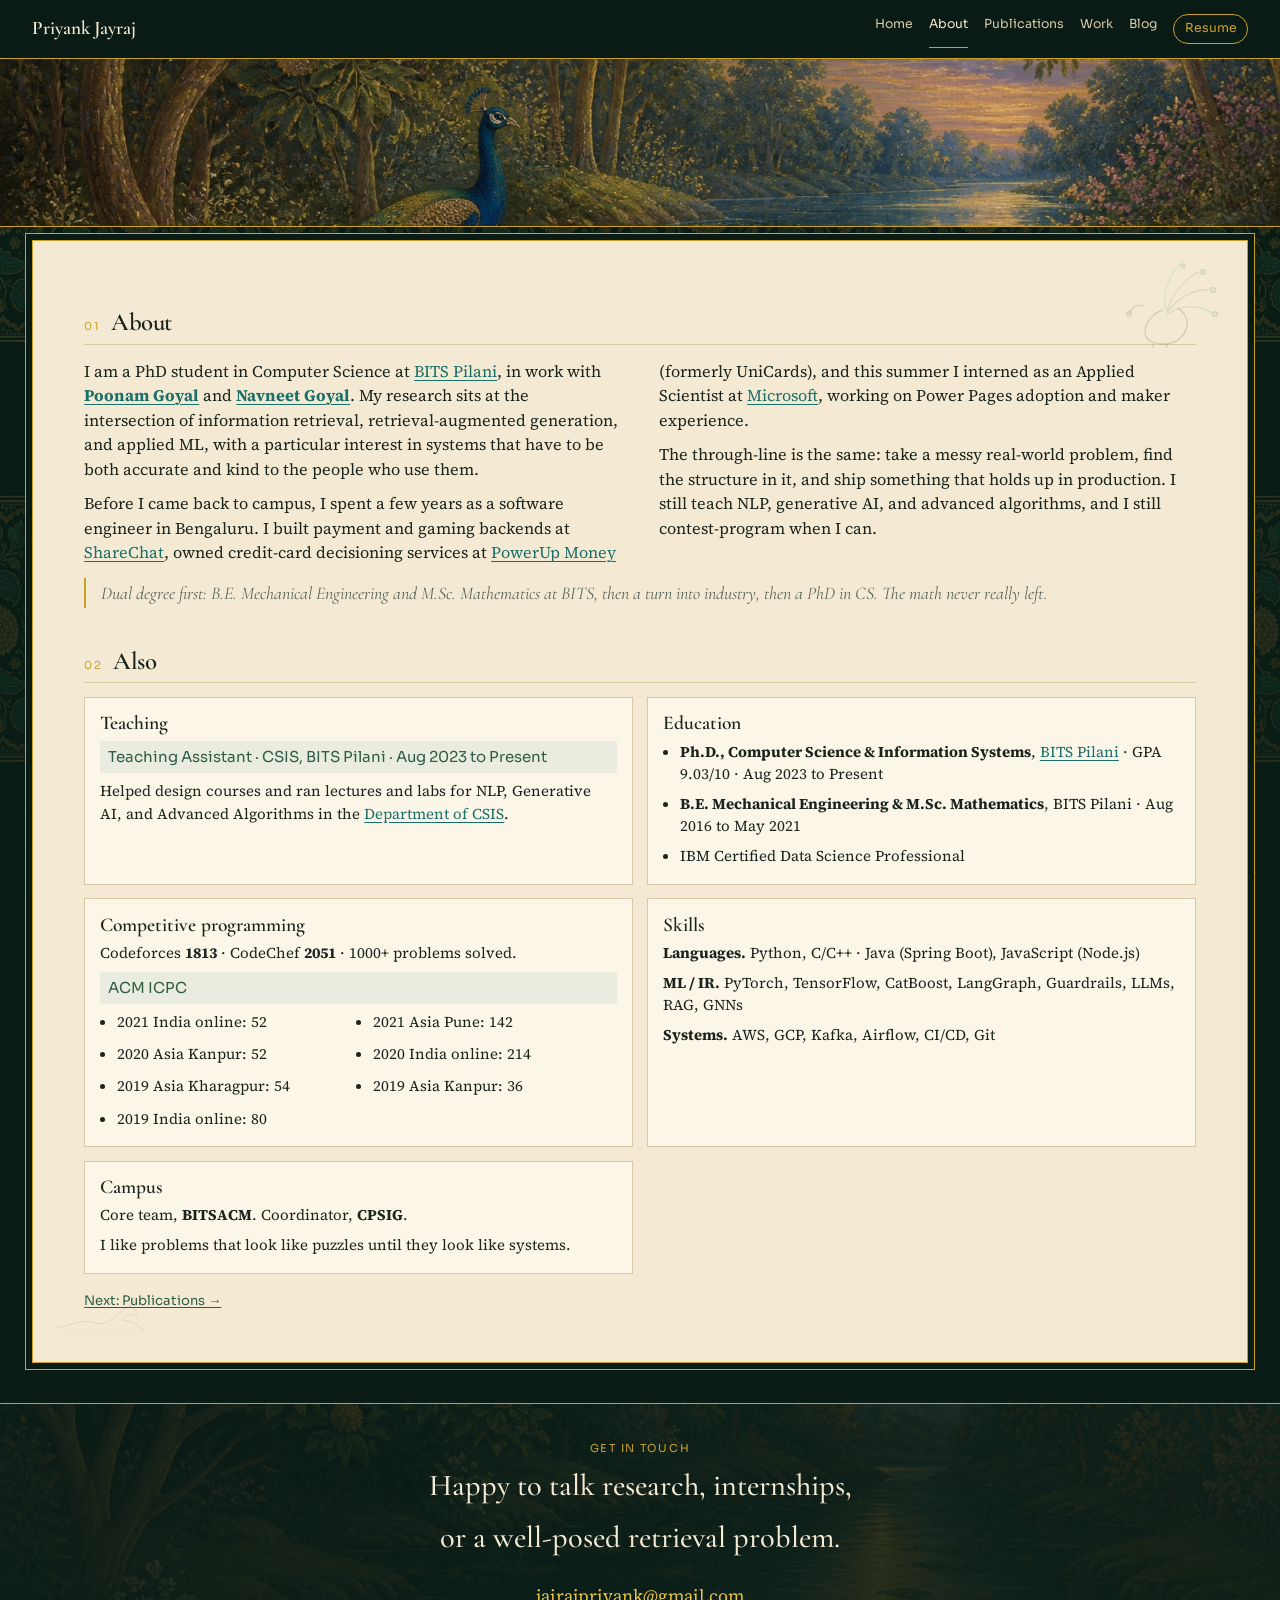
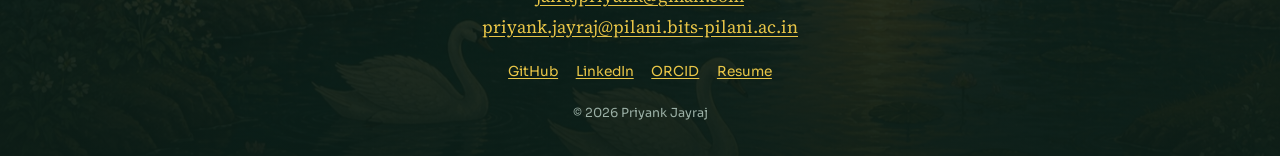
==== commit bfa8fb60: "Fold Also into About and open an empty Blog page. The old Also address now lands on that section, an" ====
--- a/about.html
+++ b/about.html
@@ -30,7 +30,7 @@
         <span></span><span></span>
       </button>
       <nav id="site-nav" class="nav-links" aria-label="Primary">
-        <a href="index.html">Home</a><a class="is-active" href="about.html">About</a><a href="publications.html">Publications</a><a href="experience.html">Work</a><a href="also.html">Also</a><a class="nav-cta" href="assets/Priyank_Jayraj_Resume.pdf" target="_blank" rel="noopener">Resume</a>
+        <a href="index.html">Home</a><a class="is-active" href="about.html">About</a><a href="publications.html">Publications</a><a href="experience.html">Work</a><a href="blog.html">Blog</a><a class="nav-cta" href="assets/Priyank_Jayraj_Resume.pdf" target="_blank" rel="noopener">Resume</a>
       </nav>
     </div>
   </header>
@@ -77,6 +77,53 @@
         then a turn into industry, then a PhD in CS. The math never really left.
       </blockquote>
       </div>
+    </section>
+    <section class="entry" id="also">
+      <header class="entry-head">
+        <p class="idx">02</p>
+        <h2>Also</h2>
+      </header>
+      <div class="also-grid">
+      <article class="note reveal">
+        <h3>Teaching</h3>
+        <p class="facts">Teaching Assistant · CSIS, BITS Pilani · Aug 2023 to Present</p>
+        <p>Helped design courses and ran lectures and labs for NLP, Generative AI, and Advanced Algorithms in the
+        <a href="https://www.bits-pilani.ac.in/pilani/computer-science-information-systems/" target="_blank" rel="noopener">Department of CSIS</a>.</p>
+      </article>
+      <article class="note reveal reveal-2">
+        <h3>Education</h3>
+        <ul>
+          <li><strong>Ph.D., Computer Science &amp; Information Systems</strong>, <a href="https://www.bits-pilani.ac.in/pilani/" target="_blank" rel="noopener">BITS Pilani</a> · GPA 9.03/10 · Aug 2023 to Present</li>
+          <li><strong>B.E. Mechanical Engineering &amp; M.Sc. Mathematics</strong>, BITS Pilani · Aug 2016 to May 2021</li>
+          <li>IBM Certified Data Science Professional</li>
+        </ul>
+      </article>
+      <article class="note reveal">
+        <h3>Competitive programming</h3>
+        <p>Codeforces <strong>1813</strong> · CodeChef <strong>2051</strong> · 1000+ problems solved.</p>
+        <p class="facts">ACM ICPC</p>
+        <ul class="icpc">
+          <li>2021 India online: 52</li>
+          <li>2021 Asia Pune: 142</li>
+          <li>2020 Asia Kanpur: 52</li>
+          <li>2020 India online: 214</li>
+          <li>2019 Asia Kharagpur: 54</li>
+          <li>2019 Asia Kanpur: 36</li>
+          <li>2019 India online: 80</li>
+        </ul>
+      </article>
+      <article class="note reveal reveal-2">
+        <h3>Skills</h3>
+        <p><strong>Languages.</strong> Python, C/C++ · Java (Spring Boot), JavaScript (Node.js)</p>
+        <p><strong>ML / IR.</strong> PyTorch, TensorFlow, CatBoost, LangGraph, Guardrails, LLMs, RAG, GNNs</p>
+        <p><strong>Systems.</strong> AWS, GCP, Kafka, Airflow, CI/CD, Git</p>
+      </article>
+      <article class="note reveal reveal-3">
+        <h3>Campus</h3>
+        <p>Core team, <strong>BITSACM</strong>. Coordinator, <strong>CPSIG</strong>.</p>
+        <p>I like problems that look like puzzles until they look like systems.</p>
+      </article>
+      </div>
       <p class="continue"><a href="publications.html">Next: Publications →</a></p>
     </section>
   </main>
--- a/styles.css
+++ b/styles.css
@@ -169,38 +169,123 @@
 .cover-art {
   position: absolute;
   inset: 0;
+  z-index: 0;
   width: 100%;
   height: 100%;
   object-fit: cover;
   object-position: 36% 48%;
-  animation: kenburns 32s ease-in-out infinite alternate;
+  filter: brightness(1.08) saturate(1.08);
+  animation: kenburns 28s ease-in-out infinite alternate;
+}
+
+.cover-lights {
+  position: absolute;
+  inset: 0;
+  z-index: 3;
+  width: 100%;
+  height: 100%;
+  pointer-events: none;
+  -webkit-mask-image: linear-gradient(100deg, #000 0%, #000 52%, transparent 70%);
+  mask-image: linear-gradient(100deg, #000 0%, #000 52%, transparent 70%);
 }
 
 .cover-shade {
   position: absolute;
   inset: 0;
-  background:
-    linear-gradient(100deg, rgba(8, 16, 12, 0.08) 0%, rgba(8, 16, 12, 0.12) 36%, rgba(8, 16, 12, 0.62) 64%, rgba(8, 16, 12, 0.78) 100%),
-    linear-gradient(to top, rgba(8, 16, 12, 0.72) 0%, rgba(8, 16, 12, 0.18) 42%, transparent 62%);
+  z-index: 2;
+  background: linear-gradient(
+    100deg,
+    rgba(8, 16, 12, 0) 0%,
+    rgba(8, 16, 12, 0) 50%,
+    rgba(8, 16, 12, 0.22) 66%,
+    rgba(8, 16, 12, 0.48) 100%
+  );
 }
 
 .cover-copy {
+  z-index: 4;
   position: absolute;
-  right: max(1.4rem, calc((100% - var(--journal)) / 2));
-  bottom: 9%;
+  right: max(1.6rem, calc((100% - var(--journal)) / 2));
+  top: 50%;
+  display: flex;
+  flex-direction: column;
+  align-items: stretch;
+  gap: 0.85rem;
+  width: min(36rem, calc(100% - 3rem));
+  max-width: calc(100% - 2.8rem);
+  color: #f7efe0;
+  transform: translateY(-50%);
+}
+
+.cover-identity {
   display: grid;
-  grid-template-columns: auto minmax(0, 34rem);
-  gap: 1.2rem 1.4rem;
-  align-items: end;
-  max-width: min(46rem, calc(100% - 2.4rem));
+  grid-template-columns: 118px minmax(0, 1fr);
+  gap: 0.2rem 1.05rem;
+  align-items: center;
+  padding-bottom: 0.85rem;
+  border-bottom: 1px solid rgba(201, 162, 39, 0.55);
+}
+
+.cover .cover-pfp {
+  width: 118px;
+  height: 118px;
+  padding: 3px;
+  background: #fffaf0;
+  box-shadow: 0 0 0 1px var(--gold), 0 10px 22px rgba(0, 0, 0, 0.45);
+}
+
+.cover .cover-pfp .pfp {
+  filter: brightness(1.08) contrast(1.04);
+}
+
+.sound-toggle {
+  position: fixed;
+  z-index: 12;
+  left: 1.15rem;
+  bottom: 1.15rem;
+  display: inline-flex;
+  align-items: center;
+  gap: 0.45rem;
+  padding: 0.38rem 0.75rem 0.38rem 0.55rem;
+  border: 1px solid var(--gold);
+  border-radius: 999px;
+  background: rgba(11, 28, 22, 0.62);
   color: #f4ead3;
-}
-
-.cover-pfp {
-  width: 108px;
-  height: 108px;
-  background: rgba(11, 28, 22, 0.35);
-  box-shadow: 0 0 0 1px var(--gold), 0 10px 28px rgba(0, 0, 0, 0.35);
+  font-family: var(--ui);
+  font-size: 0.68rem;
+  letter-spacing: 0.14em;
+  text-transform: uppercase;
+  cursor: pointer;
+}
+
+.sound-toggle[aria-pressed="true"] {
+  background: var(--gold);
+  color: var(--night);
+}
+
+.sound-bars {
+  display: inline-flex;
+  align-items: flex-end;
+  gap: 2px;
+  height: 11px;
+}
+
+.sound-bars span {
+  width: 2px;
+  height: 4px;
+  background: currentColor;
+}
+
+.sound-toggle[aria-pressed="true"] .sound-bars span:nth-child(1) {
+  animation: sound-eq 0.7s ease-in-out infinite;
+}
+
+.sound-toggle[aria-pressed="true"] .sound-bars span:nth-child(2) {
+  animation: sound-eq 0.7s ease-in-out 0.15s infinite;
+}
+
+.sound-toggle[aria-pressed="true"] .sound-bars span:nth-child(3) {
+  animation: sound-eq 0.7s ease-in-out 0.3s infinite;
 }
 
 .cover .kicker {
@@ -210,24 +295,32 @@
 .cover h1 {
   margin: 0;
   font-family: var(--display);
-  font-size: clamp(2.6rem, 7vw, 4.4rem);
+  font-size: clamp(2.5rem, 3.5vw, 3.55rem);
   font-weight: 600;
   line-height: 0.95;
-  color: #f7efe0;
-  text-shadow: 0 2px 24px rgba(8, 16, 12, 0.45);
+  color: #fff8ec;
+  text-shadow: 0 2px 14px rgba(8, 16, 12, 0.95), 0 1px 2px rgba(8, 16, 12, 0.9);
+}
+
+.cover .kicker,
+.cover .role,
+.cover .byline,
+.cover .lede {
+  text-shadow: 0 1px 10px rgba(8, 16, 12, 0.95), 0 1px 2px rgba(8, 16, 12, 0.85);
 }
 
 .cover .role,
 .cover .byline {
-  color: #d8c9a6;
+  color: #f3e6c4;
+  font-size: 0.95rem;
 }
 
 .cover .lede {
-  margin: 0.85rem 0 0.7rem;
+  margin: 0.15rem 0 0;
   max-width: 34rem;
-  color: #efe6d2;
-  font-size: 1.12rem;
-  line-height: 1.5;
+  color: #f7efe0;
+  font-size: 1.08rem;
+  line-height: 1.6;
 }
 
 .cover .masthead-links a {
@@ -435,9 +528,19 @@
   gap: 0.85rem;
 }
 
+.note-grid--four {
+  grid-template-columns: repeat(2, minmax(0, 1fr));
+}
+
 .also-grid {
   display: grid;
   grid-template-columns: 1fr 1fr;
+  gap: 0.85rem;
+}
+
+.blog-list {
+  display: flex;
+  flex-direction: column;
   gap: 0.85rem;
 }
 
@@ -670,14 +773,31 @@
   .cover-copy {
     left: 1rem;
     right: 1rem;
+    top: auto;
     bottom: 1.25rem;
-    grid-template-columns: 1fr;
+    width: auto;
     max-width: none;
-  }
-
-  .cover-pfp {
-    width: 84px;
-    height: 84px;
+    transform: none;
+  }
+
+  .cover-identity {
+    grid-template-columns: 108px minmax(0, 1fr);
+  }
+
+  .cover .cover-pfp {
+    width: 108px;
+    height: 108px;
+  }
+
+  .sound-toggle {
+    top: calc(var(--header) + 0.45rem);
+    right: 1rem;
+    bottom: auto;
+    left: auto;
+  }
+
+  .cover h1 {
+    font-size: clamp(2.6rem, 12vw, 3.4rem);
   }
 
   .cover .lede {
@@ -686,7 +806,17 @@
 
   .cover-shade {
     background:
-      linear-gradient(to top, rgba(8, 16, 12, 0.88) 0%, rgba(8, 16, 12, 0.45) 46%, rgba(8, 16, 12, 0.18) 100%);
+      linear-gradient(to top, rgba(8, 16, 12, 0.72) 0%, rgba(8, 16, 12, 0.28) 38%, transparent 62%);
+  }
+
+  .cover-lights {
+    -webkit-mask-image: linear-gradient(to bottom, #000 0%, #000 42%, transparent 62%);
+    mask-image: linear-gradient(to bottom, #000 0%, #000 42%, transparent 62%);
+  }
+
+  .folio-shell {
+    padding-left: 1.15rem;
+    padding-top: 3.1rem;
   }
 
   .masthead,
@@ -930,6 +1060,130 @@
   color: var(--night);
 }
 
+.folio-list {
+  display: flex;
+  flex-direction: column;
+  gap: 0.95rem;
+}
+
+.folio-shell {
+  position: relative;
+  overflow: hidden;
+  padding: 1.25rem 1.35rem 1.2rem 4.6rem;
+  background:
+    linear-gradient(165deg, #fffdf6 0%, #f4e7c8 100%);
+  border: 1px solid rgba(201, 162, 39, 0.45);
+  box-shadow:
+    inset 4px 0 0 var(--gold),
+    0 12px 30px rgba(11, 28, 22, 0.07);
+  transition: transform 0.35s ease, border-color 0.35s ease, box-shadow 0.35s ease;
+}
+
+.folio-shell::before {
+  content: "";
+  position: absolute;
+  inset: 0;
+  background: linear-gradient(110deg, transparent 30%, rgba(255, 236, 180, 0.7) 48%, transparent 66%);
+  transform: translateX(-130%);
+  pointer-events: none;
+}
+
+.folio-shell:hover {
+  transform: translateY(-6px);
+  border-color: var(--gold);
+  box-shadow: 0 16px 36px rgba(11, 28, 22, 0.12), 0 0 0 1px rgba(201, 162, 39, 0.35);
+}
+
+.folio-shell:hover::before {
+  animation: folio-sheen 1s ease;
+}
+
+.folio.is-open .folio-shell {
+  border-color: var(--gold);
+  box-shadow:
+    inset 4px 0 0 var(--peacock),
+    0 20px 44px rgba(11, 28, 22, 0.14);
+}
+
+.folio-index {
+  position: absolute;
+  top: 0.85rem;
+  left: 0.85rem;
+  margin: 0;
+  font-family: var(--display);
+  font-size: 1.85rem;
+  line-height: 1;
+  color: var(--gold);
+  animation: index-glow 3.6s ease-in-out infinite;
+}
+
+.folio-shell h3 {
+  margin: 0.4rem 0 0.35rem;
+  font-family: var(--display);
+  font-size: clamp(1.35rem, 2.2vw, 1.75rem);
+  line-height: 1.15;
+  letter-spacing: -0.02em;
+}
+
+.folio-shell h3 a {
+  color: inherit;
+  text-decoration: none;
+  background-image: linear-gradient(var(--gold), var(--gold));
+  background-repeat: no-repeat;
+  background-size: 0 1px;
+  background-position: 0 100%;
+  transition: background-size 0.35s ease, color 0.35s ease;
+}
+
+.folio-shell h3 a:hover,
+.folio.is-open .folio-shell h3 a {
+  color: var(--peacock);
+  background-size: 100% 1px;
+}
+
+.abstract-toggle {
+  cursor: pointer;
+  font: inherit;
+}
+
+.folio.is-open .abstract-toggle {
+  background: var(--gold);
+  color: var(--night);
+}
+
+.abstract {
+  display: grid;
+  grid-template-rows: 0fr;
+  transition: grid-template-rows 0.5s cubic-bezier(0.22, 1, 0.36, 1);
+}
+
+.folio.is-open .abstract {
+  grid-template-rows: 1fr;
+}
+
+.abstract-inner {
+  overflow: hidden;
+}
+
+.abstract-inner p {
+  margin: 0;
+  padding: 0.85rem 0.95rem;
+  background: rgba(255, 252, 244, 0.72);
+  border-left: 2px solid transparent;
+  color: var(--ink);
+  font-size: 0.98rem;
+  opacity: 0;
+  transform: translateY(8px);
+  transition: opacity 0.4s ease 0.05s, transform 0.4s ease 0.05s, border-color 0.4s ease;
+}
+
+.folio.is-open .abstract-inner p {
+  margin-top: 0.9rem;
+  border-left-color: var(--gold);
+  opacity: 1;
+  transform: none;
+}
+
 .reveal {
   opacity: 0;
   transform: translateY(18px);
@@ -939,13 +1193,49 @@
   animation: rise 0.7s cubic-bezier(0.22, 1, 0.36, 1) forwards;
 }
 
-.reveal-2 { animation-delay: 0.08s; }
-.reveal-3 { animation-delay: 0.16s; }
-.reveal-4 { animation-delay: 0.24s; }
+.reveal-2 { animation-delay: 0.1s; }
+.reveal-3 { animation-delay: 0.2s; }
+.reveal-4 { animation-delay: 0.3s; }
+.reveal-5 { animation-delay: 0.4s; }
+
+@keyframes sound-eq {
+  0%, 100% { height: 3px; }
+  50% { height: 11px; }
+}
+
+@keyframes folio-sheen {
+  from { transform: translateX(-130%); }
+  to { transform: translateX(130%); }
+}
+
+@keyframes index-glow {
+  0%, 100% { text-shadow: 0 0 0 rgba(201, 162, 39, 0); }
+  50% { text-shadow: 0 0 14px rgba(201, 162, 39, 0.55); }
+}
 
 @keyframes kenburns {
   from { transform: scale(1) translate3d(0, 0, 0); }
   to { transform: scale(1.08) translate3d(-1.4%, -1.2%, 0); }
+}
+
+@keyframes grove-bright {
+  0%, 100% { filter: brightness(1.02) saturate(1.02); }
+  50% { filter: brightness(1.2) saturate(1.12); }
+}
+
+@keyframes grove-breathe {
+  0%, 100% { opacity: 0.72; }
+  50% { opacity: 1; }
+}
+
+@keyframes light-drift {
+  from { transform: translate3d(0, 0, 0) scale(1); }
+  to { transform: translate3d(12%, 8%, 0) scale(1.12); }
+}
+
+@keyframes beams-drift {
+  from { transform: translate3d(-4%, 0, 0); }
+  to { transform: translate3d(5%, -2%, 0); }
 }
 
 @keyframes journal-open {
@@ -1001,6 +1291,10 @@
 
   .hero img,
   .cover-art,
+  .sound-bars span,
+  .folio-shell,
+  .folio-shell::before,
+  .folio-index,
   .journal,
   .grove-mark,
   .pfp-frame,
@@ -1011,6 +1305,15 @@
     transform: none;
   }
 
+  .abstract,
+  .abstract-inner p {
+    transition: none;
+  }
+
+  .folio-shell:hover {
+    transform: none;
+  }
+
   .note:hover,
   .pub-card:hover,
   .chapter:hover,
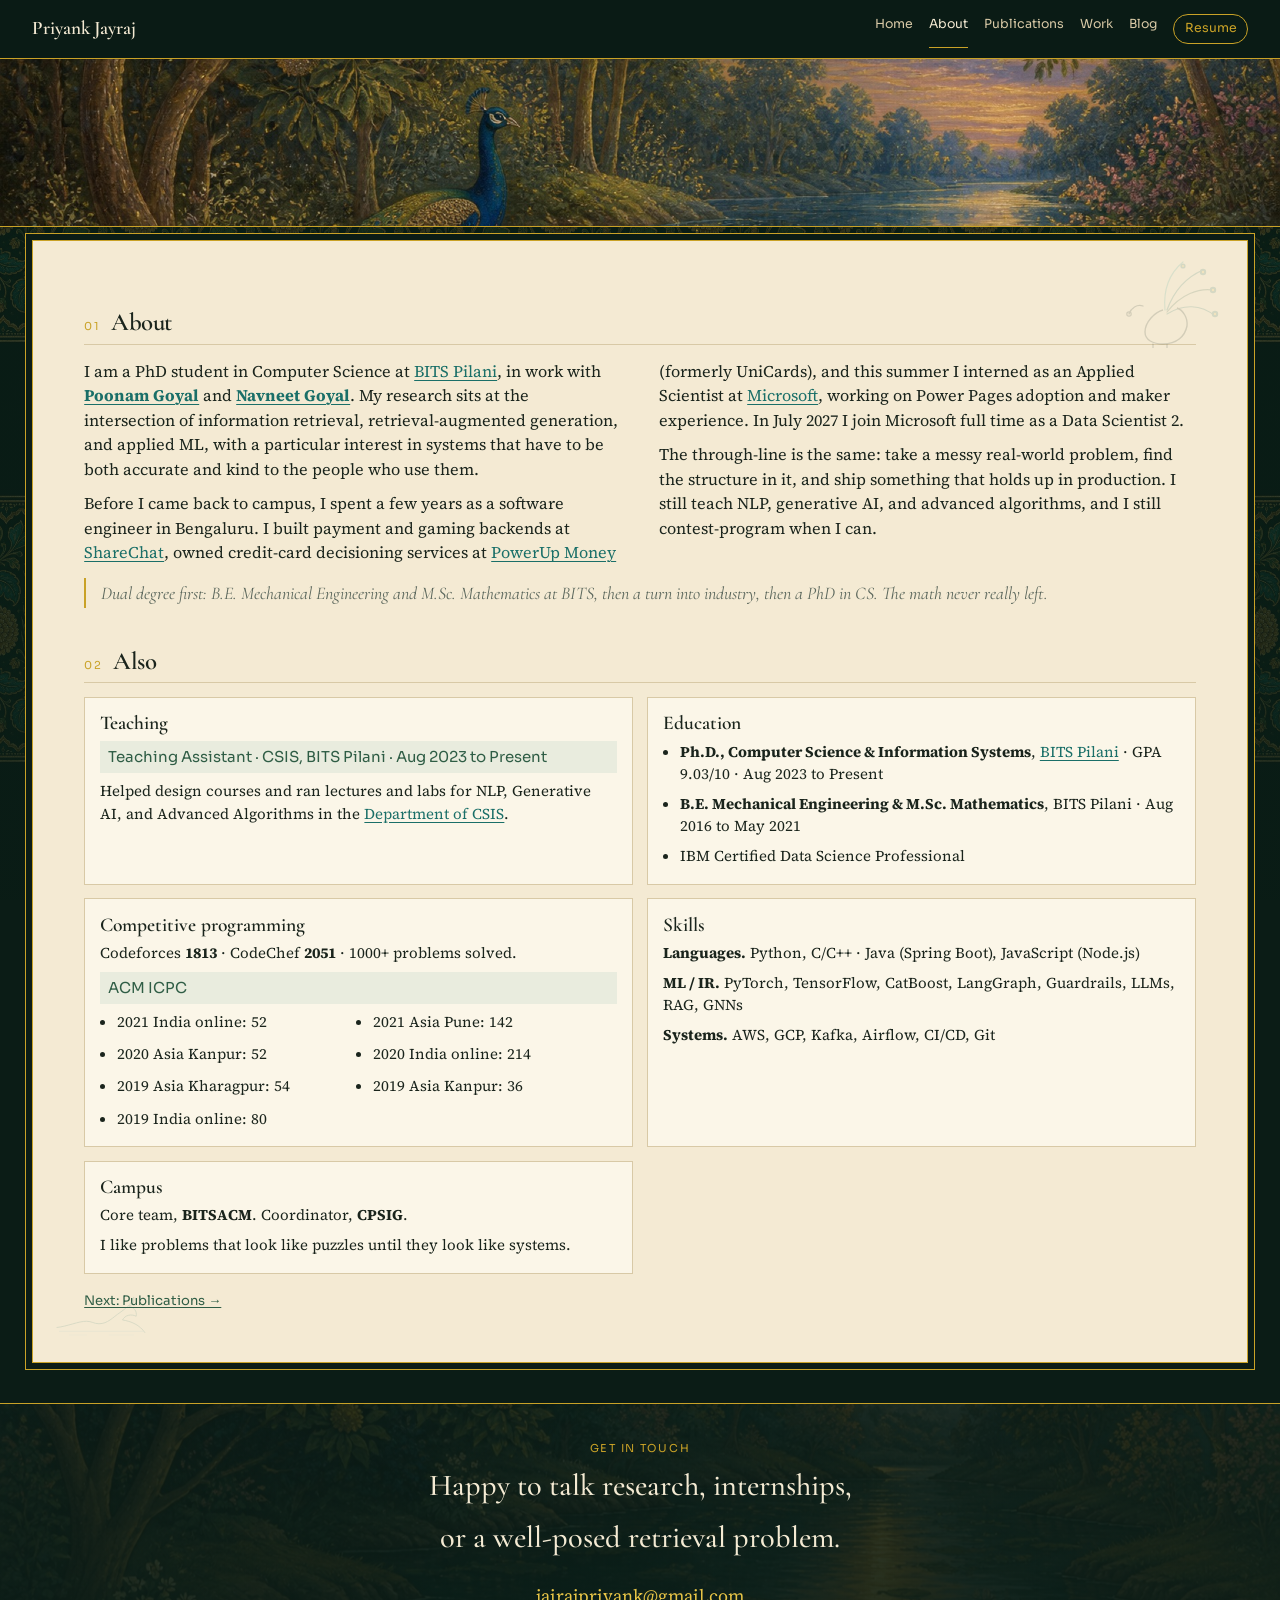
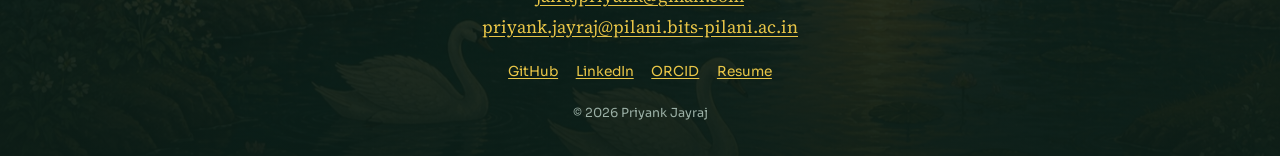
==== commit abba12dd: "Note the July 2027 Microsoft Data Scientist 2 start. The home cover, About page, and work list now s" ====
--- a/about.html
+++ b/about.html
@@ -66,6 +66,7 @@
         (formerly UniCards), and this summer I interned as an Applied Scientist
         at <a href="https://www.microsoft.com/" target="_blank" rel="noopener">Microsoft</a>,
         working on Power Pages adoption and maker experience.
+        In July 2027 I join Microsoft full time as a Data Scientist 2.
       </p>
       <p>
         The through-line is the same: take a messy real-world problem, find the structure in it,
